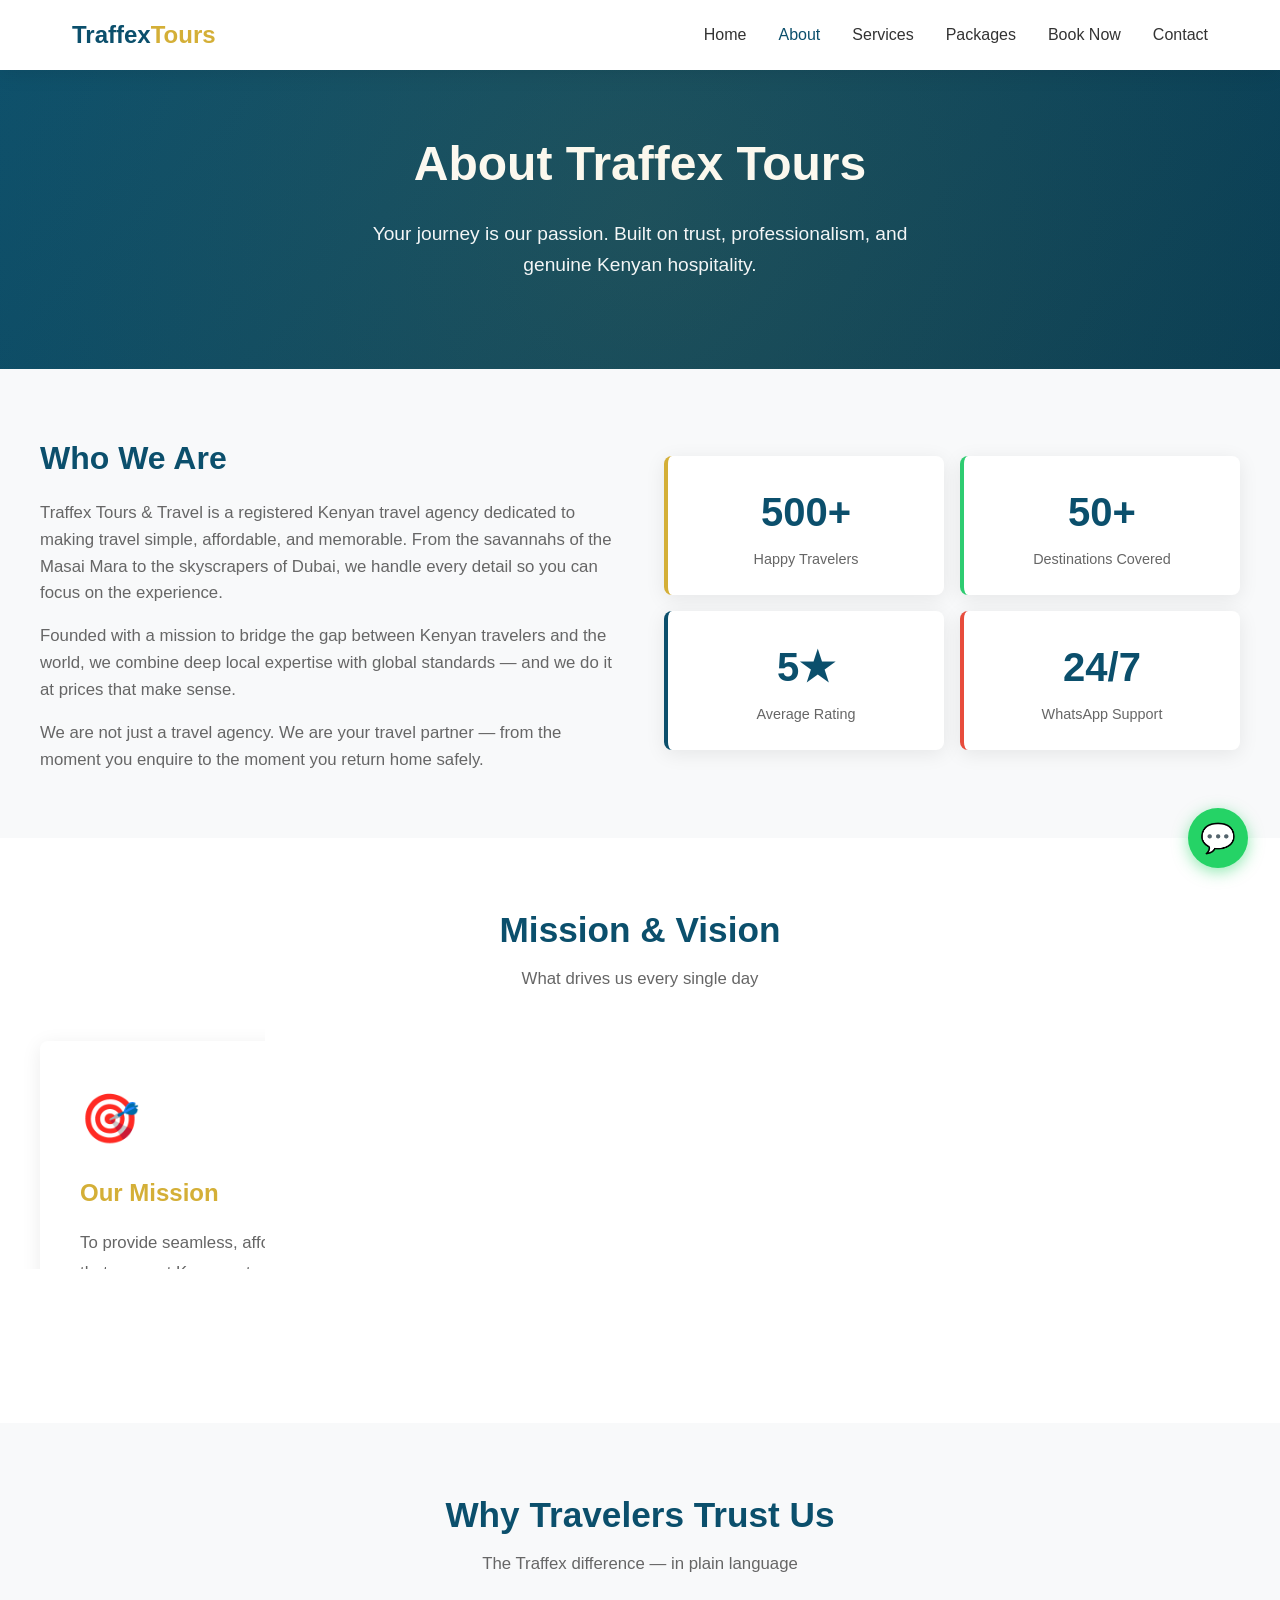
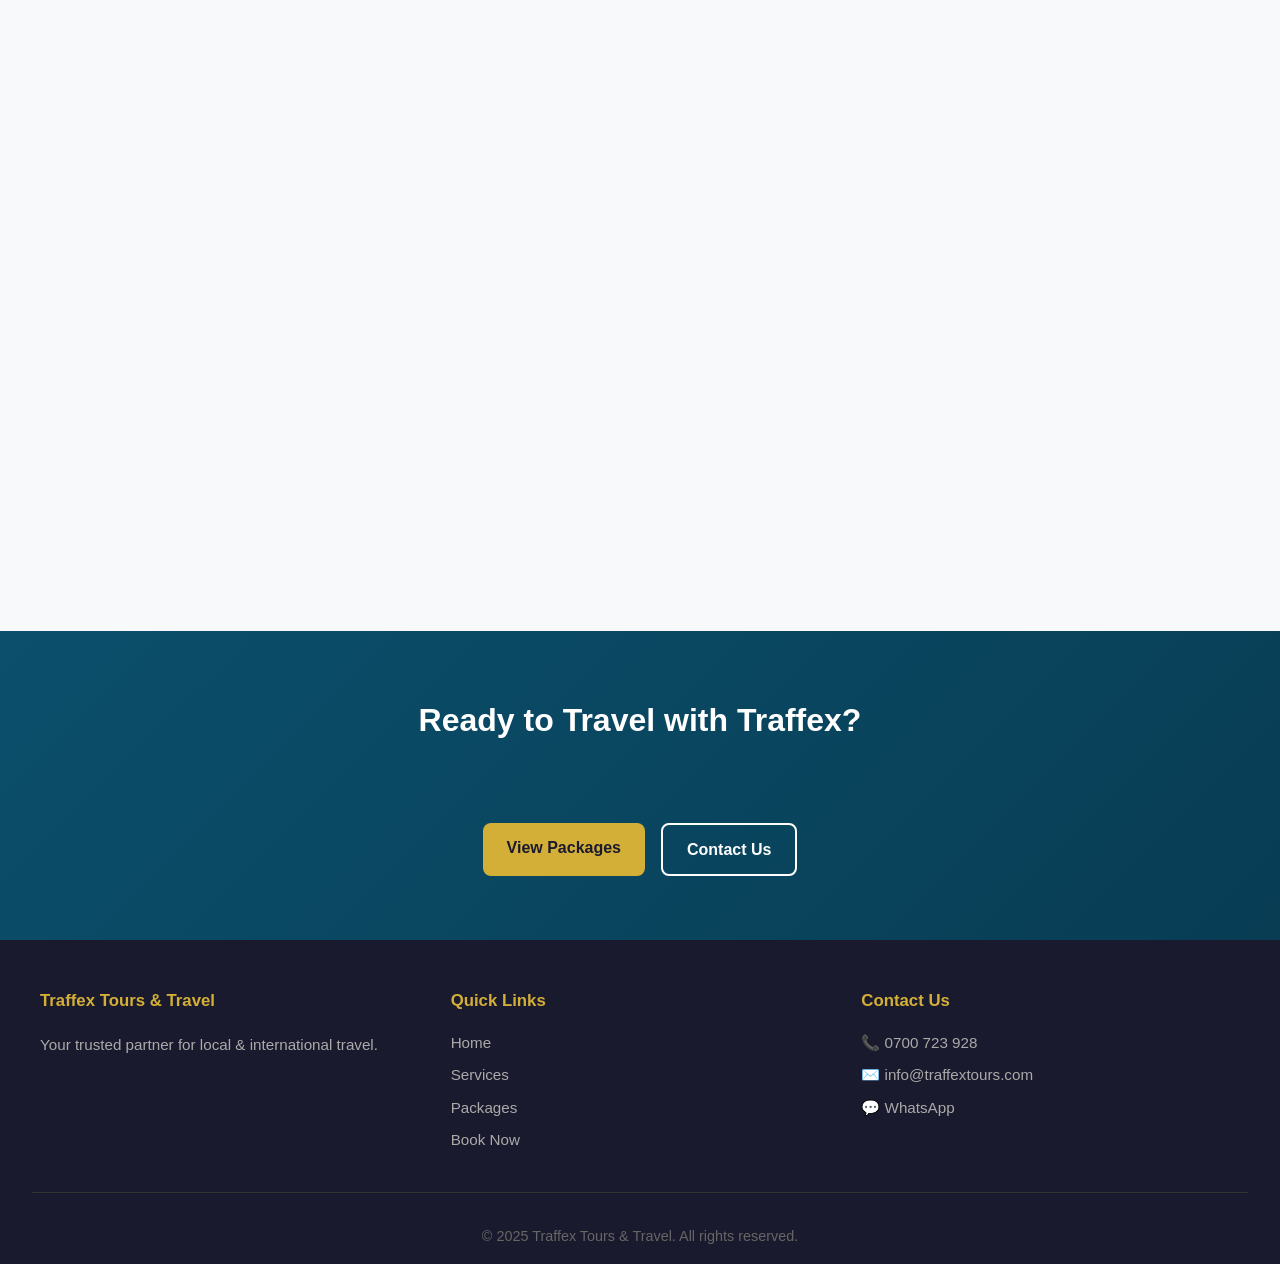
==== about.html @ 4b0844f7 "first commit" ====
<!DOCTYPE html>
<html lang="en">
<head>
  <meta charset="UTF-8">
  <meta name="viewport" content="width=device-width, initial-scale=1.0">
  <meta name="description" content="About Traffex Tours & Travel – Kenya's trusted travel agency. Our mission, vision and why travelers choose us.">
  <title>About Us | Traffex Tours & Travel</title>
  <link rel="stylesheet" href="style.css">
</head>
<body>

  <header>
    <nav>
      <a href="index.html" class="logo">Traffex<span>Tours</span></a>
      <ul class="nav-links">
        <li><a href="index.html">Home</a></li>
        <li><a href="about.html" class="active">About</a></li>
        <li><a href="services.html">Services</a></li>
        <li><a href="packages.html">Packages</a></li>
        <li><a href="booking.html">Book Now</a></li>
        <li><a href="contact.html">Contact</a></li>
      </ul>
      <button class="mobile-menu" aria-label="Toggle menu">☰</button>
    </nav>
  </header>

  <!-- Hero -->
  <section class="hero" style="padding:3.5rem 2rem;">
    <h1>About Traffex Tours</h1>
    <p>Your journey is our passion. Built on trust, professionalism, and genuine Kenyan hospitality.</p>
  </section>

  <!-- Who We Are -->
  <div class="section-wrap">
    <div class="section-inner">
      <div class="grid grid-2" style="align-items:center; gap:3rem;">
        <div>
          <h2 style="color:var(--primary); font-size:2rem; margin-bottom:1rem;">Who We Are</h2>
          <p style="margin-bottom:1rem; color:var(--text-light); font-size:1.05rem;">Traffex Tours & Travel is a registered Kenyan travel agency dedicated to making travel simple, affordable, and memorable. From the savannahs of the Masai Mara to the skyscrapers of Dubai, we handle every detail so you can focus on the experience.</p>
          <p style="margin-bottom:1rem; color:var(--text-light); font-size:1.05rem;">Founded with a mission to bridge the gap between Kenyan travelers and the world, we combine deep local expertise with global standards — and we do it at prices that make sense.</p>
          <p style="color:var(--text-light); font-size:1.05rem;">We are not just a travel agency. We are your travel partner — from the moment you enquire to the moment you return home safely.</p>
        </div>
        <div>
          <div class="grid" style="gap:1rem;">
            <div class="stat-card" style="text-align:center;">
              <h3 style="font-size:2.5rem;">500+</h3>
              <p>Happy Travelers</p>
            </div>
            <div class="stat-card" style="text-align:center; border-left-color:var(--accent);">
              <h3 style="font-size:2.5rem;">50+</h3>
              <p>Destinations Covered</p>
            </div>
            <div class="stat-card" style="text-align:center; border-left-color:var(--primary);">
              <h3 style="font-size:2.5rem;">5★</h3>
              <p>Average Rating</p>
            </div>
            <div class="stat-card" style="text-align:center; border-left-color:#E74C3C;">
              <h3 style="font-size:2.5rem;">24/7</h3>
              <p>WhatsApp Support</p>
            </div>
          </div>
        </div>
      </div>
    </div>
  </div>

  <!-- Mission & Vision -->
  <div class="section-wrap" style="background:#fff;">
    <div class="section-inner">
      <h2 class="section-title">Mission & Vision</h2>
      <p class="section-subtitle">What drives us every single day</p>
      <div class="grid grid-2">
        <div class="card" style="padding:2.5rem;">
          <div style="font-size:3rem; margin-bottom:1rem;">🎯</div>
          <h3 style="color:var(--secondary); font-size:1.5rem; margin-bottom:1rem;">Our Mission</h3>
          <p style="color:var(--text-light); font-size:1.05rem; line-height:1.8;">To provide seamless, affordable, and professional travel solutions that connect Kenyans to the world and the world to Kenya — with transparency, speed, and genuine care.</p>
        </div>
        <div class="card" style="padding:2.5rem;">
          <div style="font-size:3rem; margin-bottom:1rem;">👁️</div>
          <h3 style="color:var(--secondary); font-size:1.5rem; margin-bottom:1rem;">Our Vision</h3>
          <p style="color:var(--text-light); font-size:1.05rem; line-height:1.8;">To become East Africa's most trusted digital-first travel agency — known for innovation, price transparency, and customer delight that competitors simply cannot match.</p>
        </div>
      </div>
    </div>
  </div>

  <!-- Why Choose Us -->
  <div class="section-wrap">
    <div class="section-inner">
      <h2 class="section-title">Why Travelers Trust Us</h2>
      <p class="section-subtitle">The Traffex difference — in plain language</p>
      <div class="grid">
        <div class="card" style="padding:2rem;">
          <div style="font-size:2rem; margin-bottom:0.75rem;">✅</div>
          <h3 style="color:var(--primary); margin-bottom:0.5rem;">Transparent Pricing</h3>
          <p style="color:var(--text-light);">No hidden costs. What you see is what you pay. We show full prices upfront — unlike competitors who force you to call for a quote.</p>
        </div>
        <div class="card" style="padding:2rem;">
          <div style="font-size:2rem; margin-bottom:0.75rem;">⚡</div>
          <h3 style="color:var(--primary); margin-bottom:0.5rem;">15-Minute Response</h3>
          <p style="color:var(--text-light);">We reply within 15 minutes on WhatsApp — day or night. Competitors take 24+ hours. That speed wins bookings.</p>
        </div>
        <div class="card" style="padding:2rem;">
          <div style="font-size:2rem; margin-bottom:0.75rem;">📱</div>
          <h3 style="color:var(--primary); margin-bottom:0.5rem;">M-Pesa First</h3>
          <p style="color:var(--text-light);">Pay your deposit in 30 seconds via M-Pesa STK Push. No bank transfers, no office visits required.</p>
        </div>
        <div class="card" style="padding:2rem;">
          <div style="font-size:2rem; margin-bottom:0.75rem;">🏛️</div>
          <h3 style="color:var(--primary); margin-bottom:0.5rem;">Licensed & Registered</h3>
          <p style="color:var(--text-light);">Fully compliant with Kenyan tourism regulations. Your money and your trip are protected.</p>
        </div>
        <div class="card" style="padding:2rem;">
          <div style="font-size:2rem; margin-bottom:0.75rem;">🎨</div>
          <h3 style="color:var(--primary); margin-bottom:0.5rem;">Custom Itineraries</h3>
          <p style="color:var(--text-light);">Your trip, your way. We personalize every journey — from budget backpacker to luxury honeymoon.</p>
        </div>
        <div class="card" style="padding:2rem;">
          <div style="font-size:2rem; margin-bottom:0.75rem;">🌍</div>
          <h3 style="color:var(--primary); margin-bottom:0.5rem;">Diaspora Specialist</h3>
          <p style="color:var(--text-light);">Kenyans abroad can book trips for family at home. We accept PayPal, M-Pesa, and bank transfers.</p>
        </div>
      </div>
    </div>
  </div>

  <!-- CTA -->
  <div class="cta-banner">
    <h2>Ready to Travel with Traffex?</h2>
    <p>Join 500+ happy travelers who chose us. Book your next adventure today.</p>
    <div style="display:flex; gap:1rem; justify-content:center; flex-wrap:wrap;">
      <a href="packages.html" class="btn btn-secondary">View Packages</a>
      <a href="contact.html" class="btn btn-outline" style="border-color:#fff; color:#fff;">Contact Us</a>
    </div>
  </div>

  <footer>
    <div class="footer-grid">
      <div>
        <h4>Traffex Tours & Travel</h4>
        <p>Your trusted partner for local & international travel.</p>
      </div>
      <div>
        <h4>Quick Links</h4>
        <a href="index.html">Home</a>
        <a href="services.html">Services</a>
        <a href="packages.html">Packages</a>
        <a href="booking.html">Book Now</a>
      </div>
      <div>
        <h4>Contact Us</h4>
        <a href="tel:+254700723928">📞 0700 723 928</a>
        <a href="mailto:info@traffextours.com">✉️ info@traffextours.com</a>
        <a href="https://wa.me/254700723928" target="_blank">💬 WhatsApp</a>
      </div>
    </div>
    <div class="copyright">© 2025 Traffex Tours & Travel. All rights reserved.</div>
  </footer>

  <a href="https://wa.me/254700723928?text=Hi%20Traffex%2C%20I%20have%20a%20question." class="whatsapp-float" target="_blank">
    💬<span class="tooltip">Chat with us!</span>
  </a>
  <script src="main.js"></script>
</body>
</html>
---- style.css ----
:root {
  --primary: #0B4F6C;
  --primary-dark: #083D54;
  --secondary: #D4AF37;
  --accent: #2ECC71;
  --dark: #1A1A2E;
  --light: #F8F9FA;
  --text: #333333;
  --text-light: #666666;
  --white: #ffffff;
  --shadow: 0 4px 20px rgba(0,0,0,0.08);
  --radius: 8px;
  --transition: all 0.3s ease;
}

* { margin: 0; padding: 0; box-sizing: border-box; }
html { scroll-behavior: smooth; }
body {
  font-family: 'Segoe UI', Tahoma, Geneva, Verdana, sans-serif;
  color: var(--text);
  background: var(--light);
  line-height: 1.6;
}

/* Header */
header {
  background: var(--white);
  box-shadow: var(--shadow);
  position: sticky;
  top: 0;
  z-index: 1000;
}
nav {
  max-width: 1200px;
  margin: 0 auto;
  padding: 1rem 2rem;
  display: flex;
  justify-content: space-between;
  align-items: center;
}
.logo {
  font-size: 1.5rem;
  font-weight: 700;
  color: var(--primary);
  text-decoration: none;
}
.logo span { color: var(--secondary); }
.nav-links {
  display: flex;
  gap: 2rem;
  list-style: none;
}
.nav-links a {
  text-decoration: none;
  color: var(--text);
  font-weight: 500;
  transition: var(--transition);
}
.nav-links a:hover, .nav-links a.active { color: var(--primary); }
.mobile-menu {
  display: none;
  font-size: 1.5rem;
  cursor: pointer;
  background: none;
  border: none;
  color: var(--primary);
}

/* Buttons */
.btn {
  display: inline-block;
  padding: 0.75rem 1.5rem;
  border-radius: var(--radius);
  text-decoration: none;
  font-weight: 600;
  transition: var(--transition);
  border: none;
  cursor: pointer;
  font-size: 1rem;
  text-align: center;
}
.btn-primary { background: var(--primary); color: var(--white); }
.btn-primary:hover { background: var(--primary-dark); transform: translateY(-2px); }
.btn-secondary { background: var(--secondary); color: var(--dark); }
.btn-secondary:hover { background: #B8962E; transform: translateY(-2px); }
.btn-accent { background: var(--accent); color: var(--white); }
.btn-accent:hover { background: #27AE60; transform: translateY(-2px); }
.btn-outline { border: 2px solid var(--primary); color: var(--primary); background: transparent; }
.btn-outline:hover { background: var(--primary); color: var(--white); }

/* Hero */
.hero {
  background: linear-gradient(135deg, var(--primary) 0%, var(--primary-dark) 100%);
  color: var(--white);
  padding: 5rem 2rem;
  text-align: center;
  position: relative;
  overflow: hidden;
}
.hero::before {
  content: '';
  position: absolute;
  top: -50%;
  left: -50%;
  width: 200%;
  height: 200%;
  background: radial-gradient(circle, rgba(212,175,55,0.1) 0%, transparent 60%);
  pointer-events: none;
}
.hero h1 {
  font-size: 3rem;
  margin-bottom: 1rem;
  animation: fadeInUp 0.8s ease;
}
.hero p {
  font-size: 1.2rem;
  margin-bottom: 2rem;
  opacity: 0.95;
  max-width: 600px;
  margin-left: auto;
  margin-right: auto;
  animation: fadeInUp 1s ease;
}
.hero-btns { display: flex; gap: 1rem; justify-content: center; flex-wrap: wrap; }

/* Sections */
.section-wrap { padding: 4rem 2rem; }
.section-inner { max-width: 1200px; margin: 0 auto; }
.section-title {
  text-align: center;
  font-size: 2.2rem;
  color: var(--primary);
  margin-bottom: 0.5rem;
}
.section-subtitle {
  text-align: center;
  color: var(--text-light);
  margin-bottom: 3rem;
  font-size: 1.05rem;
}

/* Cards */
.grid {
  display: grid;
  grid-template-columns: repeat(auto-fit, minmax(280px, 1fr));
  gap: 2rem;
}
.grid-2 { grid-template-columns: repeat(auto-fit, minmax(400px, 1fr)); }
.card {
  background: var(--white);
  border-radius: var(--radius);
  overflow: hidden;
  box-shadow: var(--shadow);
  transition: var(--transition);
}
.card:hover { transform: translateY(-5px); box-shadow: 0 8px 30px rgba(0,0,0,0.12); }
.card-img {
  height: 200px;
  background: linear-gradient(45deg, var(--primary), var(--accent));
  display: flex;
  align-items: center;
  justify-content: center;
  color: var(--white);
  font-size: 3.5rem;
  position: relative;
  overflow: hidden;
}
.card-img img {
  width: 100%;
  height: 100%;
  object-fit: cover;
  position: absolute;
  top: 0; left: 0;
}
.card-body { padding: 1.5rem; }
.card-body h3 { color: var(--primary); margin-bottom: 0.5rem; font-size: 1.25rem; }
.price { color: var(--secondary); font-size: 1.5rem; font-weight: 700; margin: 0.5rem 0; }
.meta { color: var(--text-light); font-size: 0.9rem; margin-bottom: 1rem; }
.card-actions { display: flex; gap: 0.5rem; flex-wrap: wrap; }

/* Badge */
.badge {
  display: inline-block;
  padding: 0.2rem 0.6rem;
  border-radius: 20px;
  font-size: 0.75rem;
  font-weight: 600;
  background: rgba(11,79,108,0.1);
  color: var(--primary);
  margin-bottom: 0.5rem;
}

/* Features */
.feature-icon {
  width: 64px;
  height: 64px;
  background: rgba(11,79,108,0.1);
  border-radius: 50%;
  display: flex;
  align-items: center;
  justify-content: center;
  color: var(--primary);
  font-size: 1.6rem;
  margin-bottom: 1rem;
}

/* Forms */
.form-group { margin-bottom: 1.5rem; }
.form-group label {
  display: block;
  margin-bottom: 0.5rem;
  font-weight: 600;
  color: var(--primary);
  font-size: 0.95rem;
}
.form-group input,
.form-group select,
.form-group textarea {
  width: 100%;
  padding: 0.75rem 1rem;
  border: 1.5px solid #ddd;
  border-radius: var(--radius);
  font-family: inherit;
  font-size: 1rem;
  transition: var(--transition);
  background: var(--white);
}
.form-group input:focus,
.form-group select:focus,
.form-group textarea:focus {
  outline: none;
  border-color: var(--primary);
  box-shadow: 0 0 0 3px rgba(11,79,108,0.1);
}
.form-row { display: grid; grid-template-columns: 1fr 1fr; gap: 1rem; }
.form-box {
  background: var(--white);
  padding: 2.5rem;
  border-radius: var(--radius);
  box-shadow: var(--shadow);
  max-width: 720px;
  margin: 0 auto;
}
.form-box h2 { color: var(--primary); margin-bottom: 1.5rem; }

/* Price Display */
.price-display {
  background: rgba(11,79,108,0.05);
  border: 2px dashed var(--primary);
  border-radius: var(--radius);
  padding: 1rem;
  text-align: center;
  margin-bottom: 1rem;
}
.price-display .amount { font-size: 2rem; color: var(--secondary); font-weight: 700; }
.price-display small { color: var(--text-light); display: block; }

/* M-Pesa Section */
.mpesa-section {
  margin-top: 2rem;
  padding-top: 2rem;
  border-top: 2px dashed #ddd;
}
.mpesa-section h3 { color: var(--primary); margin-bottom: 0.5rem; }
.mpesa-logo {
  display: inline-flex;
  align-items: center;
  gap: 0.5rem;
  background: #00A651;
  color: white;
  padding: 0.3rem 0.8rem;
  border-radius: 4px;
  font-weight: 700;
  font-size: 0.9rem;
  margin-bottom: 1rem;
}

/* Alert / Auto-reply */
.alert {
  padding: 1rem 1.5rem;
  border-radius: var(--radius);
  margin: 1rem 0;
  font-weight: 500;
}
.alert-success { background: #E8F5E9; border-left: 4px solid var(--accent); color: #2E7D32; }
.alert-info { background: #E3F2FD; border-left: 4px solid var(--primary); color: #1565C0; }

/* WhatsApp Float */
.whatsapp-float {
  position: fixed;
  bottom: 2rem;
  right: 2rem;
  background: #25D366;
  color: var(--white);
  width: 60px;
  height: 60px;
  border-radius: 50%;
  display: flex;
  align-items: center;
  justify-content: center;
  text-decoration: none;
  font-size: 1.8rem;
  box-shadow: 0 4px 15px rgba(37,211,102,0.5);
  z-index: 999;
  transition: var(--transition);
}
.whatsapp-float:hover { transform: scale(1.1); box-shadow: 0 6px 20px rgba(37,211,102,0.6); }
.whatsapp-float .tooltip {
  position: absolute;
  right: 70px;
  background: var(--dark);
  color: white;
  padding: 0.4rem 0.8rem;
  border-radius: 4px;
  font-size: 0.85rem;
  white-space: nowrap;
  opacity: 0;
  transition: var(--transition);
  pointer-events: none;
}
.whatsapp-float:hover .tooltip { opacity: 1; }

/* Stats */
.stats-bar {
  background: var(--primary);
  color: white;
  padding: 2rem;
}
.stats-bar .inner {
  max-width: 1200px;
  margin: 0 auto;
  display: grid;
  grid-template-columns: repeat(auto-fit, minmax(150px, 1fr));
  gap: 1rem;
  text-align: center;
}
.stats-bar .stat-num { font-size: 2.5rem; font-weight: 700; color: var(--secondary); }
.stats-bar .stat-label { font-size: 0.9rem; opacity: 0.85; }

/* Testimonials */
.testimonial {
  background: var(--white);
  padding: 2rem;
  border-radius: var(--radius);
  box-shadow: var(--shadow);
  position: relative;
}
.testimonial::before {
  content: '"';
  font-size: 5rem;
  color: var(--secondary);
  opacity: 0.3;
  position: absolute;
  top: -10px;
  left: 15px;
  line-height: 1;
}
.testimonial p { color: var(--text-light); font-style: italic; margin-bottom: 1rem; }
.testimonial .author { font-weight: 600; color: var(--primary); }
.stars { color: var(--secondary); font-size: 1.1rem; margin-bottom: 0.5rem; }

/* Footer */
footer {
  background: var(--dark);
  color: var(--white);
  padding: 3rem 2rem 1rem;
  margin-top: 0;
}
.footer-grid {
  max-width: 1200px;
  margin: 0 auto;
  display: grid;
  grid-template-columns: repeat(auto-fit, minmax(220px, 1fr));
  gap: 2rem;
  margin-bottom: 2rem;
}
.footer-grid h4 { color: var(--secondary); margin-bottom: 1rem; font-size: 1.05rem; }
.footer-grid p { color: #aaa; line-height: 1.8; font-size: 0.95rem; }
.footer-grid a {
  color: #aaa;
  text-decoration: none;
  display: block;
  margin-bottom: 0.5rem;
  transition: var(--transition);
  font-size: 0.95rem;
}
.footer-grid a:hover { color: var(--white); padding-left: 4px; }
.social-links { display: flex; gap: 0.75rem; margin-top: 1rem; }
.social-links a {
  width: 36px;
  height: 36px;
  background: rgba(255,255,255,0.1);
  border-radius: 50%;
  display: flex;
  align-items: center;
  justify-content: center;
  font-size: 1rem;
  margin-bottom: 0;
}
.social-links a:hover { background: var(--secondary); color: var(--dark); padding-left: 0; }
.copyright {
  text-align: center;
  padding-top: 2rem;
  border-top: 1px solid #333;
  color: #666;
  font-size: 0.9rem;
}

/* Admin */
.admin-header {
  background: var(--dark);
  color: var(--white);
  padding: 1rem 2rem;
  display: flex;
  justify-content: space-between;
  align-items: center;
  position: sticky;
  top: 0;
  z-index: 100;
}
.admin-container {
  display: grid;
  grid-template-columns: 240px 1fr;
  min-height: calc(100vh - 60px);
}
.sidebar {
  background: var(--primary-dark);
  color: var(--white);
  padding: 1.5rem 1rem;
}
.sidebar .menu-label {
  font-size: 0.75rem;
  text-transform: uppercase;
  letter-spacing: 1px;
  color: rgba(255,255,255,0.4);
  padding: 0.5rem 1rem;
  margin-top: 1rem;
}
.sidebar a {
  display: flex;
  align-items: center;
  gap: 0.75rem;
  color: rgba(255,255,255,0.75);
  text-decoration: none;
  padding: 0.75rem 1rem;
  border-radius: var(--radius);
  margin-bottom: 0.25rem;
  transition: var(--transition);
  font-size: 0.95rem;
}
.sidebar a:hover, .sidebar a.active {
  background: rgba(255,255,255,0.12);
  color: var(--white);
}
.main-content { padding: 2rem; background: var(--light); }
.stats-grid {
  display: grid;
  grid-template-columns: repeat(auto-fit, minmax(200px, 1fr));
  gap: 1.5rem;
  margin-bottom: 2rem;
}
.stat-card {
  background: var(--white);
  padding: 1.5rem;
  border-radius: var(--radius);
  box-shadow: var(--shadow);
  border-left: 4px solid var(--secondary);
}
.stat-card h3 { font-size: 2rem; color: var(--primary); margin-bottom: 0.25rem; }
.stat-card p { color: var(--text-light); font-size: 0.9rem; }
.stat-card .trend { font-size: 0.8rem; color: var(--accent); margin-top: 0.25rem; }

/* Table */
.table-wrap { overflow-x: auto; border-radius: var(--radius); box-shadow: var(--shadow); }
table { width: 100%; background: var(--white); border-collapse: collapse; }
th, td { padding: 1rem 1.25rem; text-align: left; border-bottom: 1px solid #eee; }
th { background: var(--primary); color: var(--white); font-weight: 600; font-size: 0.9rem; }
tr:last-child td { border-bottom: none; }
tr:hover td { background: #f8f9fa; }
.status {
  padding: 0.25rem 0.75rem;
  border-radius: 20px;
  font-size: 0.8rem;
  font-weight: 600;
  display: inline-block;
}
.status-new { background: #E3F2FD; color: #1565C0; }
.status-paid { background: #E8F5E9; color: #2E7D32; }
.status-pending { background: #FFF3E0; color: #EF6C00; }
.status-cancelled { background: #FFEBEE; color: #C62828; }

/* Package Add Form */
.admin-form { background: var(--white); padding: 2rem; border-radius: var(--radius); box-shadow: var(--shadow); }
.admin-form h3 { color: var(--primary); margin-bottom: 1.5rem; }

/* CTA Banner */
.cta-banner {
  background: linear-gradient(135deg, var(--primary), var(--primary-dark));
  color: white;
  padding: 4rem 2rem;
  text-align: center;
}
.cta-banner h2 { font-size: 2rem; margin-bottom: 1rem; }
.cta-banner p { opacity: 0.9; margin-bottom: 2rem; font-size: 1.1rem; }

/* Animations */
@keyframes fadeInUp {
  from { opacity: 0; transform: translateY(20px); }
  to { opacity: 1; transform: translateY(0); }
}
@keyframes pulse {
  0%, 100% { transform: scale(1); }
  50% { transform: scale(1.05); }
}

/* Responsive */
@media (max-width: 768px) {
  .nav-links { display: none; flex-direction: column; position: absolute; top: 65px; left: 0; right: 0; background: var(--white); padding: 1rem 2rem; box-shadow: var(--shadow); }
  .nav-links.open { display: flex; }
  .mobile-menu { display: block; }
  .hero h1 { font-size: 2rem; }
  .hero p { font-size: 1rem; }
  .form-row { grid-template-columns: 1fr; }
  .grid-2 { grid-template-columns: 1fr; }
  .admin-container { grid-template-columns: 1fr; }
  .sidebar { display: none; }
  .form-box { padding: 1.5rem; }
}
@media (max-width: 480px) {
  .hero { padding: 3rem 1rem; }
  .section-wrap { padding: 2.5rem 1rem; }
  .hero h1 { font-size: 1.7rem; }
}
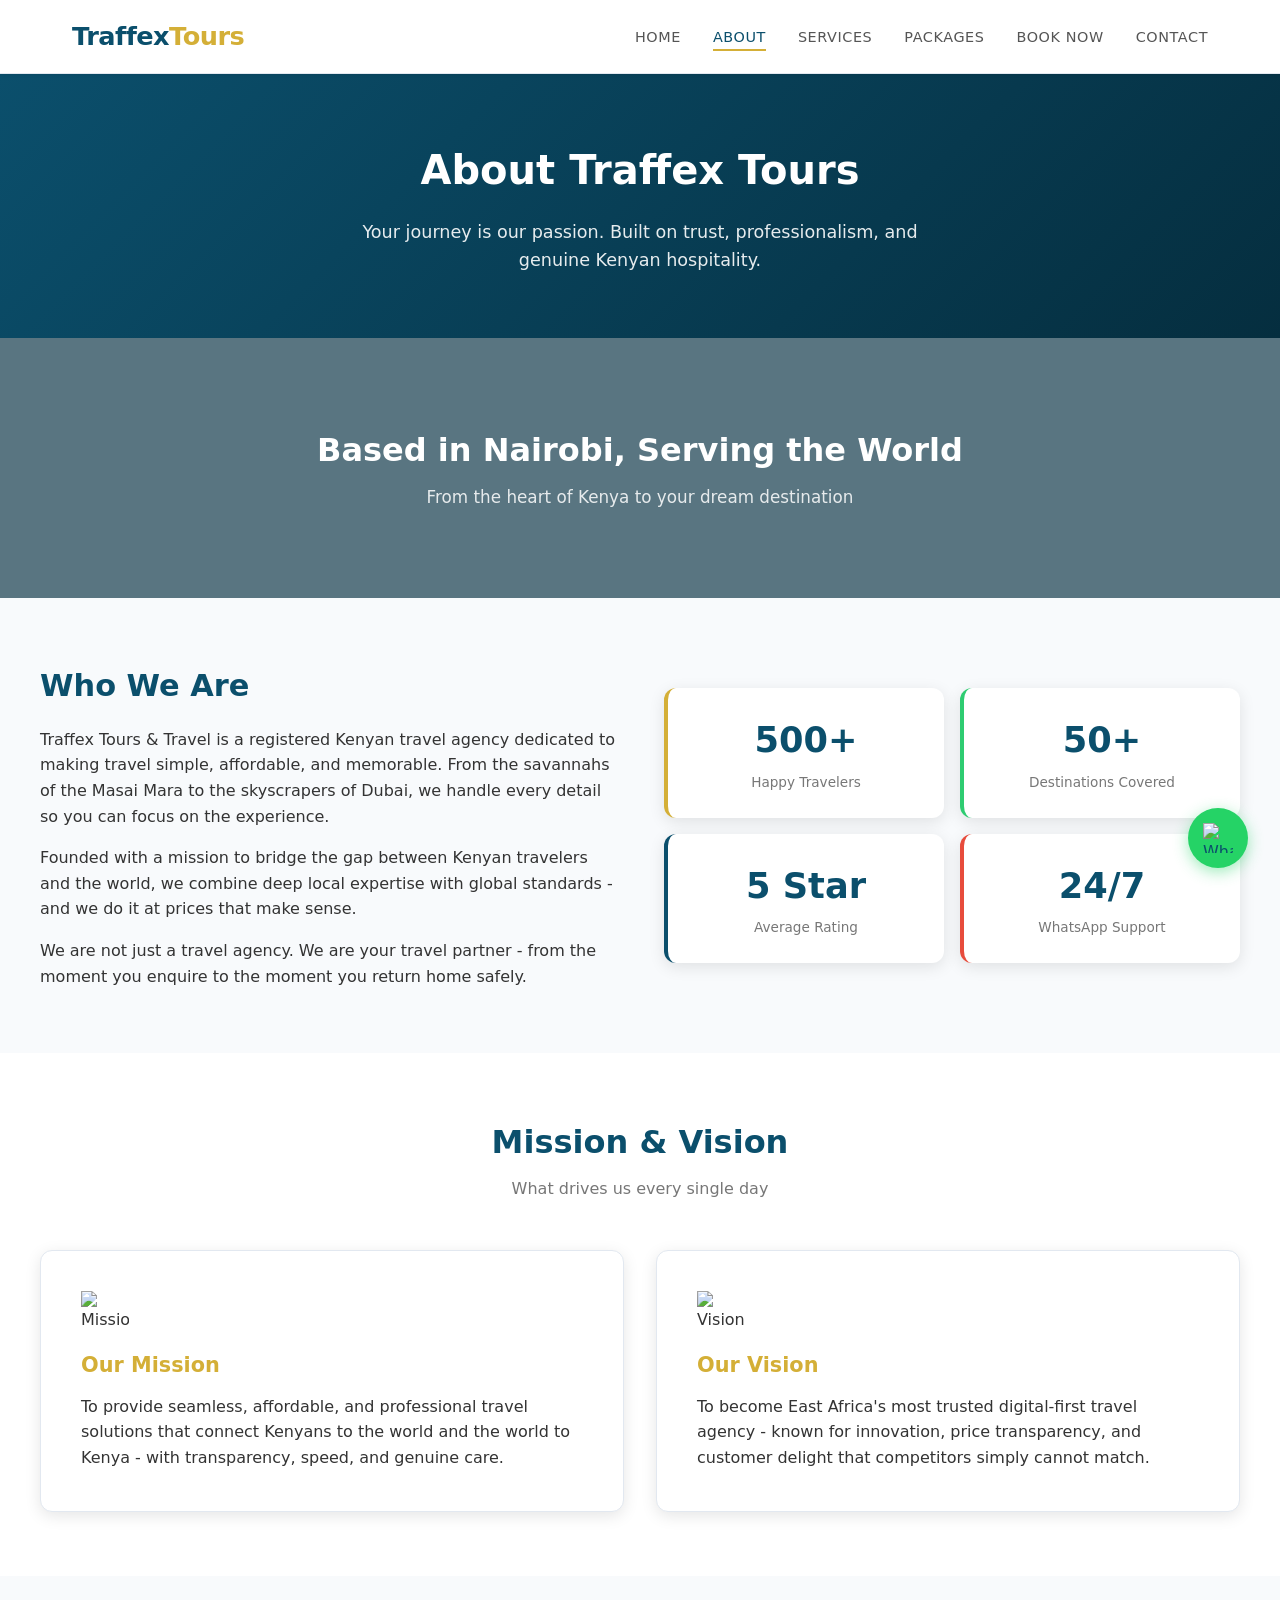
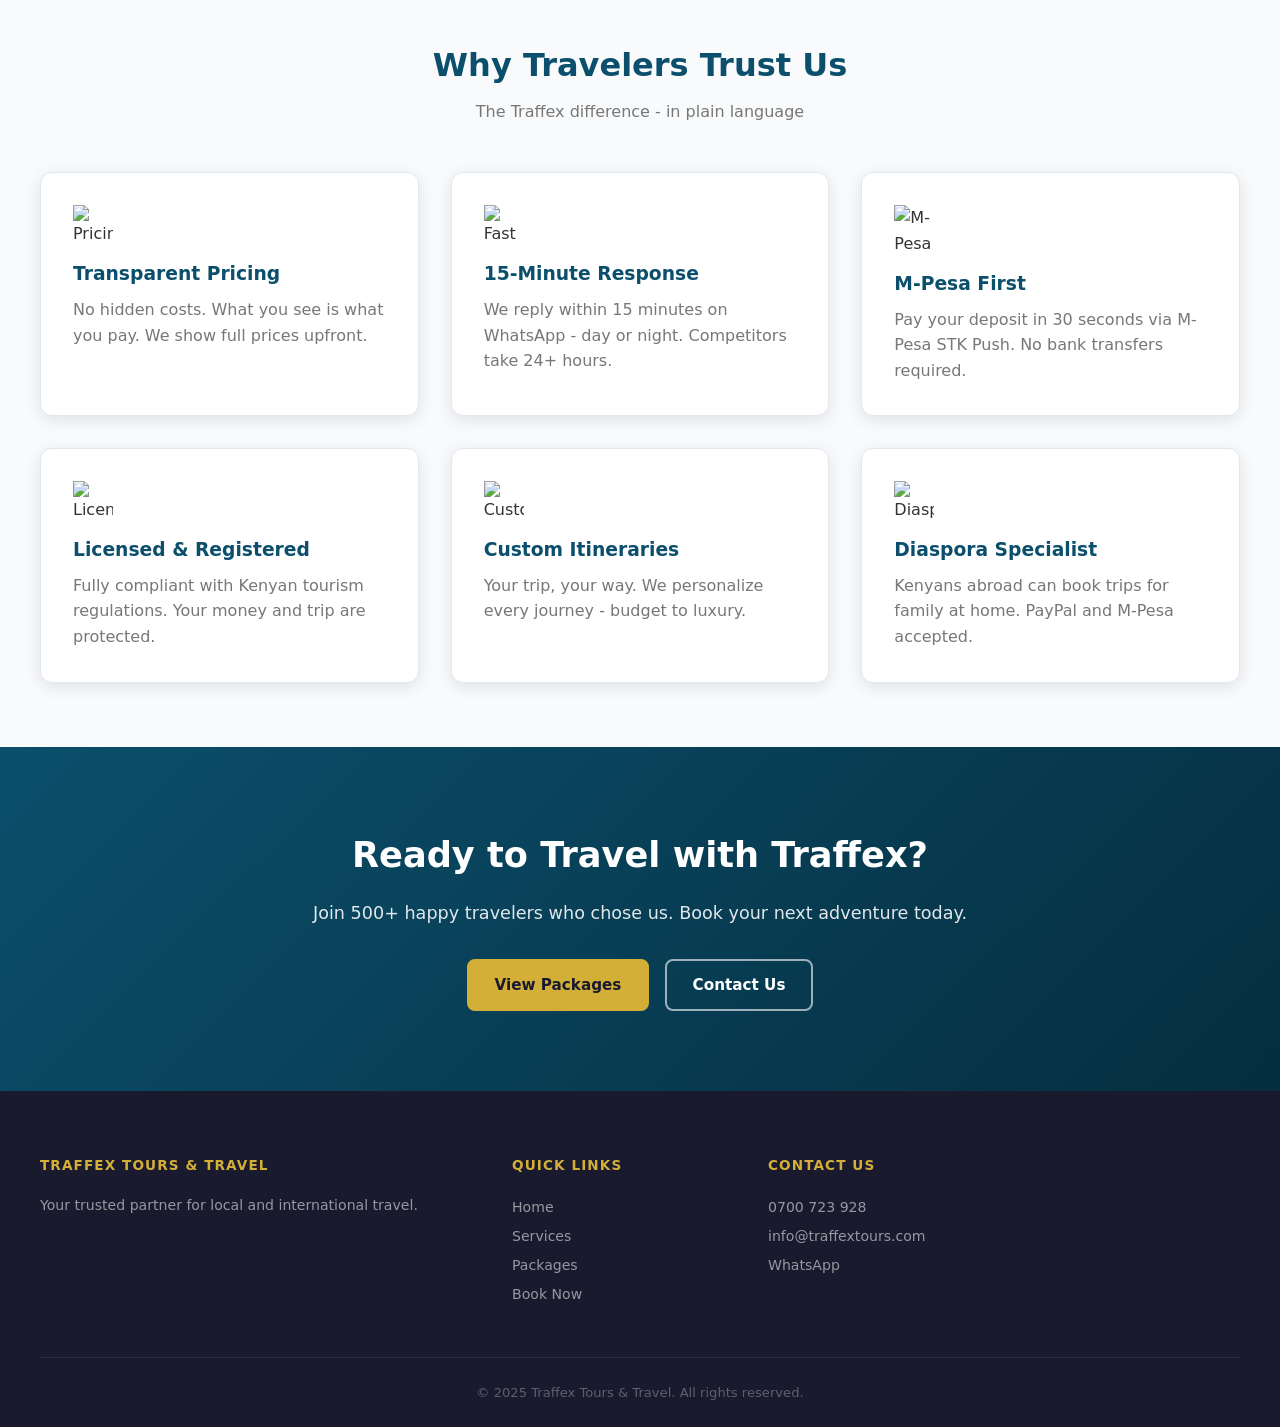
==== commit 954c7985: "fix encoding corruption, use online images and video" ====
--- a/about.html
+++ b/about.html
@@ -3,8 +3,7 @@
 <head>
   <meta charset="UTF-8">
   <meta name="viewport" content="width=device-width, initial-scale=1.0">
-  <meta name="description" content="About Traffex Tours & Travel – Kenya's trusted travel agency. Our mission, vision and why travelers choose us.">
-  <title>About Us | Traffex Tours & Travel</title>
+  <title>About Us | Traffex Tours &amp; Travel</title>
   <link rel="stylesheet" href="style.css">
 </head>
 <body>
@@ -20,44 +19,49 @@
         <li><a href="booking.html">Book Now</a></li>
         <li><a href="contact.html">Contact</a></li>
       </ul>
-      <button class="mobile-menu" aria-label="Toggle menu">☰</button>
+      <button class="mobile-menu" aria-label="Toggle menu">&#9776;</button>
     </nav>
   </header>
 
-  <!-- Hero -->
-  <section class="hero" style="padding:3.5rem 2rem;">
+  <div class="hero-plain">
     <h1>About Traffex Tours</h1>
     <p>Your journey is our passion. Built on trust, professionalism, and genuine Kenyan hospitality.</p>
-  </section>
+  </div>
+
+  <!-- Image Banner -->
+  <div class="img-banner" style="background-image: url('https://images.pexels.com/photos/1591373/pexels-photo-1591373.jpeg?auto=compress&cs=tinysrgb&w=1600'); height:260px;">
+    <div class="img-banner-overlay">
+      <h2>Based in Nairobi, Serving the World</h2>
+      <p>From the heart of Kenya to your dream destination</p>
+    </div>
+  </div>
 
   <!-- Who We Are -->
   <div class="section-wrap">
     <div class="section-inner">
       <div class="grid grid-2" style="align-items:center; gap:3rem;">
         <div>
-          <h2 style="color:var(--primary); font-size:2rem; margin-bottom:1rem;">Who We Are</h2>
-          <p style="margin-bottom:1rem; color:var(--text-light); font-size:1.05rem;">Traffex Tours & Travel is a registered Kenyan travel agency dedicated to making travel simple, affordable, and memorable. From the savannahs of the Masai Mara to the skyscrapers of Dubai, we handle every detail so you can focus on the experience.</p>
-          <p style="margin-bottom:1rem; color:var(--text-light); font-size:1.05rem;">Founded with a mission to bridge the gap between Kenyan travelers and the world, we combine deep local expertise with global standards — and we do it at prices that make sense.</p>
-          <p style="color:var(--text-light); font-size:1.05rem;">We are not just a travel agency. We are your travel partner — from the moment you enquire to the moment you return home safely.</p>
+          <h2 style="color:var(--primary); font-size:1.9rem; margin-bottom:1rem;">Who We Are</h2>
+          <p style="margin-bottom:1rem;">Traffex Tours &amp; Travel is a registered Kenyan travel agency dedicated to making travel simple, affordable, and memorable. From the savannahs of the Masai Mara to the skyscrapers of Dubai, we handle every detail so you can focus on the experience.</p>
+          <p style="margin-bottom:1rem;">Founded with a mission to bridge the gap between Kenyan travelers and the world, we combine deep local expertise with global standards - and we do it at prices that make sense.</p>
+          <p>We are not just a travel agency. We are your travel partner - from the moment you enquire to the moment you return home safely.</p>
         </div>
-        <div>
-          <div class="grid" style="gap:1rem;">
-            <div class="stat-card" style="text-align:center;">
-              <h3 style="font-size:2.5rem;">500+</h3>
-              <p>Happy Travelers</p>
-            </div>
-            <div class="stat-card" style="text-align:center; border-left-color:var(--accent);">
-              <h3 style="font-size:2.5rem;">50+</h3>
-              <p>Destinations Covered</p>
-            </div>
-            <div class="stat-card" style="text-align:center; border-left-color:var(--primary);">
-              <h3 style="font-size:2.5rem;">5★</h3>
-              <p>Average Rating</p>
-            </div>
-            <div class="stat-card" style="text-align:center; border-left-color:#E74C3C;">
-              <h3 style="font-size:2.5rem;">24/7</h3>
-              <p>WhatsApp Support</p>
-            </div>
+        <div class="grid" style="gap:1rem;">
+          <div class="stat-card" style="text-align:center;">
+            <h3 style="font-size:2.2rem;">500+</h3>
+            <p>Happy Travelers</p>
+          </div>
+          <div class="stat-card" style="text-align:center; border-left-color:var(--accent);">
+            <h3 style="font-size:2.2rem;">50+</h3>
+            <p>Destinations Covered</p>
+          </div>
+          <div class="stat-card" style="text-align:center; border-left-color:var(--primary);">
+            <h3 style="font-size:2.2rem;">5 Star</h3>
+            <p>Average Rating</p>
+          </div>
+          <div class="stat-card" style="text-align:center; border-left-color:var(--danger);">
+            <h3 style="font-size:2.2rem;">24/7</h3>
+            <p>WhatsApp Support</p>
           </div>
         </div>
       </div>
@@ -65,20 +69,20 @@
   </div>
 
   <!-- Mission & Vision -->
-  <div class="section-wrap" style="background:#fff;">
+  <div class="section-wrap bg-white">
     <div class="section-inner">
-      <h2 class="section-title">Mission & Vision</h2>
+      <h2 class="section-title">Mission &amp; Vision</h2>
       <p class="section-subtitle">What drives us every single day</p>
       <div class="grid grid-2">
         <div class="card" style="padding:2.5rem;">
-          <div style="font-size:3rem; margin-bottom:1rem;">🎯</div>
-          <h3 style="color:var(--secondary); font-size:1.5rem; margin-bottom:1rem;">Our Mission</h3>
-          <p style="color:var(--text-light); font-size:1.05rem; line-height:1.8;">To provide seamless, affordable, and professional travel solutions that connect Kenyans to the world and the world to Kenya — with transparency, speed, and genuine care.</p>
+          <img src="https://cdn-icons-png.flaticon.com/512/1828/1828884.png" alt="Mission" width="48" style="margin-bottom:1rem;">
+          <h3 style="color:var(--secondary); font-size:1.3rem; margin-bottom:0.75rem;">Our Mission</h3>
+          <p>To provide seamless, affordable, and professional travel solutions that connect Kenyans to the world and the world to Kenya - with transparency, speed, and genuine care.</p>
         </div>
         <div class="card" style="padding:2.5rem;">
-          <div style="font-size:3rem; margin-bottom:1rem;">👁️</div>
-          <h3 style="color:var(--secondary); font-size:1.5rem; margin-bottom:1rem;">Our Vision</h3>
-          <p style="color:var(--text-light); font-size:1.05rem; line-height:1.8;">To become East Africa's most trusted digital-first travel agency — known for innovation, price transparency, and customer delight that competitors simply cannot match.</p>
+          <img src="https://cdn-icons-png.flaticon.com/512/1087/1087927.png" alt="Vision" width="48" style="margin-bottom:1rem;">
+          <h3 style="color:var(--secondary); font-size:1.3rem; margin-bottom:0.75rem;">Our Vision</h3>
+          <p>To become East Africa's most trusted digital-first travel agency - known for innovation, price transparency, and customer delight that competitors simply cannot match.</p>
         </div>
       </div>
     </div>
@@ -88,57 +92,56 @@
   <div class="section-wrap">
     <div class="section-inner">
       <h2 class="section-title">Why Travelers Trust Us</h2>
-      <p class="section-subtitle">The Traffex difference — in plain language</p>
+      <p class="section-subtitle">The Traffex difference - in plain language</p>
       <div class="grid">
         <div class="card" style="padding:2rem;">
-          <div style="font-size:2rem; margin-bottom:0.75rem;">✅</div>
+          <img src="https://cdn-icons-png.flaticon.com/512/1828/1828640.png" alt="Pricing" width="40" style="margin-bottom:0.75rem;">
           <h3 style="color:var(--primary); margin-bottom:0.5rem;">Transparent Pricing</h3>
-          <p style="color:var(--text-light);">No hidden costs. What you see is what you pay. We show full prices upfront — unlike competitors who force you to call for a quote.</p>
+          <p style="color:var(--text-muted);">No hidden costs. What you see is what you pay. We show full prices upfront.</p>
         </div>
         <div class="card" style="padding:2rem;">
-          <div style="font-size:2rem; margin-bottom:0.75rem;">⚡</div>
+          <img src="https://cdn-icons-png.flaticon.com/512/2972/2972531.png" alt="Fast" width="40" style="margin-bottom:0.75rem;">
           <h3 style="color:var(--primary); margin-bottom:0.5rem;">15-Minute Response</h3>
-          <p style="color:var(--text-light);">We reply within 15 minutes on WhatsApp — day or night. Competitors take 24+ hours. That speed wins bookings.</p>
+          <p style="color:var(--text-muted);">We reply within 15 minutes on WhatsApp - day or night. Competitors take 24+ hours.</p>
         </div>
         <div class="card" style="padding:2rem;">
-          <div style="font-size:2rem; margin-bottom:0.75rem;">📱</div>
+          <img src="https://cdn-icons-png.flaticon.com/512/2489/2489756.png" alt="M-Pesa" width="40" style="margin-bottom:0.75rem;">
           <h3 style="color:var(--primary); margin-bottom:0.5rem;">M-Pesa First</h3>
-          <p style="color:var(--text-light);">Pay your deposit in 30 seconds via M-Pesa STK Push. No bank transfers, no office visits required.</p>
+          <p style="color:var(--text-muted);">Pay your deposit in 30 seconds via M-Pesa STK Push. No bank transfers required.</p>
         </div>
         <div class="card" style="padding:2rem;">
-          <div style="font-size:2rem; margin-bottom:0.75rem;">🏛️</div>
-          <h3 style="color:var(--primary); margin-bottom:0.5rem;">Licensed & Registered</h3>
-          <p style="color:var(--text-light);">Fully compliant with Kenyan tourism regulations. Your money and your trip are protected.</p>
+          <img src="https://cdn-icons-png.flaticon.com/512/3135/3135715.png" alt="Licensed" width="40" style="margin-bottom:0.75rem;">
+          <h3 style="color:var(--primary); margin-bottom:0.5rem;">Licensed &amp; Registered</h3>
+          <p style="color:var(--text-muted);">Fully compliant with Kenyan tourism regulations. Your money and trip are protected.</p>
         </div>
         <div class="card" style="padding:2rem;">
-          <div style="font-size:2rem; margin-bottom:0.75rem;">🎨</div>
+          <img src="https://cdn-icons-png.flaticon.com/512/1048/1048953.png" alt="Custom" width="40" style="margin-bottom:0.75rem;">
           <h3 style="color:var(--primary); margin-bottom:0.5rem;">Custom Itineraries</h3>
-          <p style="color:var(--text-light);">Your trip, your way. We personalize every journey — from budget backpacker to luxury honeymoon.</p>
+          <p style="color:var(--text-muted);">Your trip, your way. We personalize every journey - budget to luxury.</p>
         </div>
         <div class="card" style="padding:2rem;">
-          <div style="font-size:2rem; margin-bottom:0.75rem;">🌍</div>
+          <img src="https://cdn-icons-png.flaticon.com/512/3097/3097144.png" alt="Diaspora" width="40" style="margin-bottom:0.75rem;">
           <h3 style="color:var(--primary); margin-bottom:0.5rem;">Diaspora Specialist</h3>
-          <p style="color:var(--text-light);">Kenyans abroad can book trips for family at home. We accept PayPal, M-Pesa, and bank transfers.</p>
+          <p style="color:var(--text-muted);">Kenyans abroad can book trips for family at home. PayPal and M-Pesa accepted.</p>
         </div>
       </div>
     </div>
   </div>
 
-  <!-- CTA -->
   <div class="cta-banner">
     <h2>Ready to Travel with Traffex?</h2>
     <p>Join 500+ happy travelers who chose us. Book your next adventure today.</p>
-    <div style="display:flex; gap:1rem; justify-content:center; flex-wrap:wrap;">
+    <div class="cta-btns">
       <a href="packages.html" class="btn btn-secondary">View Packages</a>
-      <a href="contact.html" class="btn btn-outline" style="border-color:#fff; color:#fff;">Contact Us</a>
+      <a href="contact.html" class="btn btn-outline-white">Contact Us</a>
     </div>
   </div>
 
   <footer>
     <div class="footer-grid">
       <div>
-        <h4>Traffex Tours & Travel</h4>
-        <p>Your trusted partner for local & international travel.</p>
+        <h4>Traffex Tours &amp; Travel</h4>
+        <p>Your trusted partner for local and international travel.</p>
       </div>
       <div>
         <h4>Quick Links</h4>
@@ -149,16 +152,17 @@
       </div>
       <div>
         <h4>Contact Us</h4>
-        <a href="tel:+254700723928">📞 0700 723 928</a>
-        <a href="mailto:info@traffextours.com">✉️ info@traffextours.com</a>
-        <a href="https://wa.me/254700723928" target="_blank">💬 WhatsApp</a>
+        <a href="tel:+254700723928">0700 723 928</a>
+        <a href="mailto:info@traffextours.com">info@traffextours.com</a>
+        <a href="https://wa.me/254700723928" target="_blank">WhatsApp</a>
       </div>
     </div>
-    <div class="copyright">© 2025 Traffex Tours & Travel. All rights reserved.</div>
+    <div class="copyright">&copy; 2025 Traffex Tours &amp; Travel. All rights reserved.</div>
   </footer>
 
   <a href="https://wa.me/254700723928?text=Hi%20Traffex%2C%20I%20have%20a%20question." class="whatsapp-float" target="_blank">
-    💬<span class="tooltip">Chat with us!</span>
+    <img src="https://cdn-icons-png.flaticon.com/512/733/733585.png" alt="WhatsApp" width="30" height="30">
+    <span class="wa-tooltip">Chat with us!</span>
   </a>
   <script src="main.js"></script>
 </body>
--- a/style.css
+++ b/style.css
@@ -1,37 +1,62 @@
+/* ============================================
+   TRAFFEX TOURS & TRAVEL - DESIGN SYSTEM
+   ============================================ */
+
+/* --- 1. CSS VARIABLES --- */
 :root {
-  --primary: #0B4F6C;
-  --primary-dark: #083D54;
-  --secondary: #D4AF37;
-  --accent: #2ECC71;
-  --dark: #1A1A2E;
-  --light: #F8F9FA;
-  --text: #333333;
-  --text-light: #666666;
-  --white: #ffffff;
-  --shadow: 0 4px 20px rgba(0,0,0,0.08);
-  --radius: 8px;
-  --transition: all 0.3s ease;
-}
-
-* { margin: 0; padding: 0; box-sizing: border-box; }
-html { scroll-behavior: smooth; }
+  --primary:       #0B4F6C;
+  --primary-dark:  #052E3F;
+  --primary-mid:   #0E6387;
+  --secondary:     #D4AF37;
+  --secondary-dark:#B89112;
+  --accent:        #2ECC71;
+  --accent-dark:   #27AE60;
+  --dark:          #1A1A2E;
+  --text:          #333333;
+  --text-soft:     #555555;
+  --text-muted:    #777777;
+  --text-light:    #999999;
+  --border:        #E2E8F0;
+  --surface:       #F8FAFC;
+  --surface-alt:   #F1F5F9;
+  --white:         #FFFFFF;
+  --danger:        #E74C3C;
+  --warning:       #F39C12;
+  --whatsapp:      #25D366;
+  --shadow-sm:     0 1px 3px rgba(0,0,0,0.08);
+  --shadow:        0 4px 16px rgba(0,0,0,0.10);
+  --shadow-lg:     0 10px 30px rgba(0,0,0,0.12);
+  --radius:        8px;
+  --radius-lg:     12px;
+  --radius-full:   9999px;
+  --transition:    all 0.25s ease;
+  --max-width:     1200px;
+}
+
+/* --- 2. RESET --- */
+*, *::before, *::after { margin: 0; padding: 0; box-sizing: border-box; }
+html { scroll-behavior: smooth; -webkit-font-smoothing: antialiased; }
 body {
-  font-family: 'Segoe UI', Tahoma, Geneva, Verdana, sans-serif;
+  font-family: 'Segoe UI', system-ui, -apple-system, sans-serif;
+  font-size: 1rem;
+  line-height: 1.6;
   color: var(--text);
-  background: var(--light);
-  line-height: 1.6;
-}
-
-/* Header */
+  background: var(--surface);
+}
+img { max-width: 100%; height: auto; display: block; }
+a { color: var(--primary); text-decoration: none; transition: var(--transition); }
+
+/* --- 3. NAVIGATION --- */
 header {
   background: var(--white);
-  box-shadow: var(--shadow);
+  box-shadow: var(--shadow-sm);
   position: sticky;
   top: 0;
   z-index: 1000;
+  border-bottom: 1px solid var(--border);
 }
 nav {
-  max-width: 1200px;
+  max-width: var(--max-width);
   margin: 0 auto;
   padding: 1rem 2rem;
   display: flex;
@@ -39,196 +64,406 @@
   align-items: center;
 }
 .logo {
-  font-size: 1.5rem;
+  font-size: 1.6rem;
   font-weight: 700;
   color: var(--primary);
-  text-decoration: none;
+  letter-spacing: -0.02em;
 }
 .logo span { color: var(--secondary); }
 .nav-links {
   display: flex;
   gap: 2rem;
   list-style: none;
+  align-items: center;
 }
 .nav-links a {
-  text-decoration: none;
-  color: var(--text);
+  color: var(--text-soft);
   font-weight: 500;
-  transition: var(--transition);
-}
-.nav-links a:hover, .nav-links a.active { color: var(--primary); }
+  font-size: 0.9rem;
+  text-transform: uppercase;
+  letter-spacing: 0.04em;
+  padding: 0.25rem 0;
+  position: relative;
+}
+.nav-links a::after {
+  content: '';
+  position: absolute;
+  bottom: -2px;
+  left: 0;
+  width: 0;
+  height: 2px;
+  background: var(--secondary);
+  transition: width 0.25s ease;
+}
+.nav-links a:hover,
+.nav-links a.active { color: var(--primary); }
+.nav-links a:hover::after,
+.nav-links a.active::after { width: 100%; }
 .mobile-menu {
   display: none;
+  background: none;
+  border: none;
   font-size: 1.5rem;
   cursor: pointer;
-  background: none;
-  border: none;
   color: var(--primary);
-}
-
-/* Buttons */
-.btn {
-  display: inline-block;
-  padding: 0.75rem 1.5rem;
-  border-radius: var(--radius);
-  text-decoration: none;
-  font-weight: 600;
-  transition: var(--transition);
-  border: none;
-  cursor: pointer;
-  font-size: 1rem;
-  text-align: center;
-}
-.btn-primary { background: var(--primary); color: var(--white); }
-.btn-primary:hover { background: var(--primary-dark); transform: translateY(-2px); }
-.btn-secondary { background: var(--secondary); color: var(--dark); }
-.btn-secondary:hover { background: #B8962E; transform: translateY(-2px); }
-.btn-accent { background: var(--accent); color: var(--white); }
-.btn-accent:hover { background: #27AE60; transform: translateY(-2px); }
-.btn-outline { border: 2px solid var(--primary); color: var(--primary); background: transparent; }
-.btn-outline:hover { background: var(--primary); color: var(--white); }
-
-/* Hero */
+  padding: 0.25rem;
+}
+
+/* --- 4. HERO WITH VIDEO --- */
 .hero {
+  position: relative;
+  min-height: 90vh;
+  display: flex;
+  align-items: center;
+  justify-content: center;
+  text-align: center;
+  overflow: hidden;
+  background: var(--primary-dark);
+}
+.hero-video {
+  position: absolute;
+  top: 0; left: 0;
+  width: 100%; height: 100%;
+  object-fit: cover;
+  z-index: 0;
+}
+.hero-overlay {
+  position: absolute;
+  top: 0; left: 0;
+  width: 100%; height: 100%;
+  background: linear-gradient(
+    135deg,
+    rgba(5,46,63,0.75) 0%,
+    rgba(11,79,108,0.65) 100%
+  );
+  z-index: 1;
+}
+.hero-content {
+  position: relative;
+  z-index: 2;
+  padding: 2rem;
+  max-width: 800px;
+  margin: 0 auto;
+}
+.hero-content h1 {
+  font-size: 3.2rem;
+  font-weight: 700;
+  color: var(--white);
+  margin-bottom: 1.25rem;
+  line-height: 1.2;
+  text-shadow: 0 2px 12px rgba(0,0,0,0.3);
+  animation: fadeInUp 0.8s ease both;
+}
+.hero-content p {
+  font-size: 1.2rem;
+  color: rgba(255,255,255,0.92);
+  margin-bottom: 2rem;
+  line-height: 1.7;
+  animation: fadeInUp 1s ease both;
+}
+.hero-btns {
+  display: flex;
+  gap: 1rem;
+  justify-content: center;
+  flex-wrap: wrap;
+  animation: fadeInUp 1.2s ease both;
+}
+
+/* Hero fallback (pages without video) */
+.hero-plain {
   background: linear-gradient(135deg, var(--primary) 0%, var(--primary-dark) 100%);
   color: var(--white);
-  padding: 5rem 2rem;
-  text-align: center;
-  position: relative;
-  overflow: hidden;
-}
-.hero::before {
-  content: '';
-  position: absolute;
-  top: -50%;
-  left: -50%;
-  width: 200%;
-  height: 200%;
-  background: radial-gradient(circle, rgba(212,175,55,0.1) 0%, transparent 60%);
-  pointer-events: none;
-}
-.hero h1 {
-  font-size: 3rem;
-  margin-bottom: 1rem;
-  animation: fadeInUp 0.8s ease;
-}
-.hero p {
-  font-size: 1.2rem;
-  margin-bottom: 2rem;
-  opacity: 0.95;
-  max-width: 600px;
-  margin-left: auto;
-  margin-right: auto;
-  animation: fadeInUp 1s ease;
-}
-.hero-btns { display: flex; gap: 1rem; justify-content: center; flex-wrap: wrap; }
-
-/* Sections */
+  padding: 4rem 2rem;
+  text-align: center;
+}
+.hero-plain h1 { font-size: 2.5rem; color: var(--white); margin-bottom: 1rem; }
+.hero-plain p { font-size: 1.1rem; color: rgba(255,255,255,0.9); max-width: 600px; margin: 0 auto; }
+
+/* --- 5. BUTTONS --- */
+.btn {
+  display: inline-flex;
+  align-items: center;
+  justify-content: center;
+  gap: 0.4rem;
+  padding: 0.75rem 1.6rem;
+  font-family: inherit;
+  font-size: 0.95rem;
+  font-weight: 600;
+  border-radius: var(--radius);
+  border: 2px solid transparent;
+  cursor: pointer;
+  transition: var(--transition);
+  text-decoration: none;
+  white-space: nowrap;
+}
+.btn:hover { transform: translateY(-2px); box-shadow: var(--shadow); }
+.btn:active { transform: translateY(0); }
+
+.btn-primary {
+  background: var(--primary);
+  color: var(--white);
+  border-color: var(--primary);
+}
+.btn-primary:hover { background: var(--primary-dark); border-color: var(--primary-dark); }
+
+.btn-secondary {
+  background: var(--secondary);
+  color: var(--dark);
+  border-color: var(--secondary);
+}
+.btn-secondary:hover { background: var(--secondary-dark); border-color: var(--secondary-dark); }
+
+.btn-accent {
+  background: var(--accent);
+  color: var(--white);
+  border-color: var(--accent);
+}
+.btn-accent:hover { background: var(--accent-dark); border-color: var(--accent-dark); }
+
+.btn-outline {
+  background: transparent;
+  color: var(--primary);
+  border-color: var(--primary);
+}
+.btn-outline:hover { background: var(--primary); color: var(--white); }
+
+.btn-outline-white {
+  background: transparent;
+  color: var(--white);
+  border-color: rgba(255,255,255,0.6);
+}
+.btn-outline-white:hover { background: var(--white); color: var(--primary); border-color: var(--white); }
+
+.btn-danger { background: var(--danger); color: var(--white); border-color: var(--danger); }
+.btn-sm { padding: 0.4rem 1rem; font-size: 0.82rem; }
+.btn-lg { padding: 1rem 2rem; font-size: 1.05rem; }
+.btn-block { width: 100%; }
+
+/* --- 6. STATS BAR --- */
+.stats-bar {
+  background: var(--primary);
+  padding: 2rem;
+}
+.stats-inner {
+  max-width: var(--max-width);
+  margin: 0 auto;
+  display: grid;
+  grid-template-columns: repeat(auto-fit, minmax(140px, 1fr));
+  gap: 1rem;
+  text-align: center;
+}
+.stat-num {
+  font-size: 2.2rem;
+  font-weight: 700;
+  color: var(--secondary);
+  line-height: 1;
+}
+.stat-label {
+  font-size: 0.85rem;
+  color: rgba(255,255,255,0.8);
+  margin-top: 0.3rem;
+}
+
+/* --- 7. SECTIONS --- */
 .section-wrap { padding: 4rem 2rem; }
-.section-inner { max-width: 1200px; margin: 0 auto; }
+.section-wrap.bg-white { background: var(--white); }
+.section-inner { max-width: var(--max-width); margin: 0 auto; }
 .section-title {
   text-align: center;
-  font-size: 2.2rem;
+  font-size: 2rem;
   color: var(--primary);
   margin-bottom: 0.5rem;
+  font-weight: 700;
 }
 .section-subtitle {
   text-align: center;
-  color: var(--text-light);
+  color: var(--text-muted);
   margin-bottom: 3rem;
-  font-size: 1.05rem;
-}
-
-/* Cards */
+  font-size: 1rem;
+}
+
+/* --- 8. GRID --- */
 .grid {
   display: grid;
   grid-template-columns: repeat(auto-fit, minmax(280px, 1fr));
   gap: 2rem;
 }
-.grid-2 { grid-template-columns: repeat(auto-fit, minmax(400px, 1fr)); }
+.grid-2 { grid-template-columns: repeat(auto-fit, minmax(380px, 1fr)); }
+
+/* --- 9. CARDS --- */
 .card {
   background: var(--white);
-  border-radius: var(--radius);
+  border-radius: var(--radius-lg);
   overflow: hidden;
   box-shadow: var(--shadow);
-  transition: var(--transition);
-}
-.card:hover { transform: translateY(-5px); box-shadow: 0 8px 30px rgba(0,0,0,0.12); }
+  border: 1px solid var(--border);
+  transition: var(--transition);
+}
+.card:hover { transform: translateY(-5px); box-shadow: var(--shadow-lg); }
+
 .card-img {
-  height: 200px;
-  background: linear-gradient(45deg, var(--primary), var(--accent));
-  display: flex;
-  align-items: center;
-  justify-content: center;
-  color: var(--white);
-  font-size: 3.5rem;
   position: relative;
+  height: 210px;
   overflow: hidden;
+  background: var(--primary);
 }
 .card-img img {
   width: 100%;
   height: 100%;
   object-fit: cover;
+  transition: transform 0.4s ease;
+}
+.card:hover .card-img img { transform: scale(1.05); }
+
+.card-badge {
   position: absolute;
-  top: 0; left: 0;
-}
+  top: 12px;
+  left: 12px;
+  background: var(--secondary);
+  color: var(--dark);
+  font-size: 0.72rem;
+  font-weight: 700;
+  padding: 0.2rem 0.6rem;
+  border-radius: var(--radius-full);
+  text-transform: uppercase;
+  letter-spacing: 0.05em;
+}
+
 .card-body { padding: 1.5rem; }
-.card-body h3 { color: var(--primary); margin-bottom: 0.5rem; font-size: 1.25rem; }
-.price { color: var(--secondary); font-size: 1.5rem; font-weight: 700; margin: 0.5rem 0; }
-.meta { color: var(--text-light); font-size: 0.9rem; margin-bottom: 1rem; }
+.card-body h3 {
+  color: var(--dark);
+  font-size: 1.15rem;
+  font-weight: 700;
+  margin-bottom: 0.5rem;
+}
+.card-body p { color: var(--text-muted); font-size: 0.9rem; margin-bottom: 0.75rem; }
+.price {
+  color: var(--secondary);
+  font-size: 1.5rem;
+  font-weight: 700;
+  margin: 0.5rem 0;
+}
+.meta {
+  color: var(--text-light);
+  font-size: 0.82rem;
+  margin-bottom: 1rem;
+}
 .card-actions { display: flex; gap: 0.5rem; flex-wrap: wrap; }
 
-/* Badge */
-.badge {
-  display: inline-block;
-  padding: 0.2rem 0.6rem;
-  border-radius: 20px;
-  font-size: 0.75rem;
-  font-weight: 600;
-  background: rgba(11,79,108,0.1);
-  color: var(--primary);
-  margin-bottom: 0.5rem;
-}
-
-/* Features */
+/* --- 10. FEATURES GRID --- */
+.features-grid {
+  display: grid;
+  grid-template-columns: repeat(auto-fit, minmax(260px, 1fr));
+  gap: 2rem;
+}
+.feature-item {
+  text-align: center;
+  padding: 2rem 1.5rem;
+  border-radius: var(--radius-lg);
+  background: var(--surface);
+  border: 1px solid var(--border);
+  transition: var(--transition);
+}
+.feature-item:hover { box-shadow: var(--shadow); transform: translateY(-3px); }
 .feature-icon {
   width: 64px;
   height: 64px;
-  background: rgba(11,79,108,0.1);
+  background: rgba(11,79,108,0.08);
   border-radius: 50%;
   display: flex;
   align-items: center;
   justify-content: center;
-  color: var(--primary);
-  font-size: 1.6rem;
-  margin-bottom: 1rem;
-}
-
-/* Forms */
-.form-group { margin-bottom: 1.5rem; }
+  margin: 0 auto 1rem;
+}
+.feature-item h3 { color: var(--primary); font-size: 1rem; margin-bottom: 0.5rem; }
+.feature-item p { color: var(--text-muted); font-size: 0.9rem; }
+
+/* --- 11. IMAGE BANNER --- */
+.img-banner {
+  height: 320px;
+  background-size: cover;
+  background-position: center;
+  background-attachment: fixed;
+  position: relative;
+  display: flex;
+  align-items: center;
+  justify-content: center;
+}
+.img-banner-overlay {
+  background: rgba(5,46,63,0.65);
+  width: 100%;
+  height: 100%;
+  display: flex;
+  flex-direction: column;
+  align-items: center;
+  justify-content: center;
+  text-align: center;
+  padding: 2rem;
+}
+.img-banner-overlay h2 { color: var(--white); font-size: 2rem; margin-bottom: 0.5rem; }
+.img-banner-overlay p { color: rgba(255,255,255,0.85); font-size: 1.05rem; }
+
+/* --- 12. TESTIMONIALS --- */
+.testimonial {
+  background: var(--white);
+  padding: 2rem;
+  border-radius: var(--radius-lg);
+  box-shadow: var(--shadow);
+  border: 1px solid var(--border);
+  position: relative;
+}
+.testimonial::before {
+  content: '"';
+  font-size: 5rem;
+  color: var(--secondary);
+  opacity: 0.25;
+  position: absolute;
+  top: -5px;
+  left: 15px;
+  line-height: 1;
+  font-family: Georgia, serif;
+}
+.stars { color: var(--secondary); font-size: 1rem; margin-bottom: 0.75rem; }
+.testimonial p { color: var(--text-soft); font-style: italic; margin-bottom: 1rem; font-size: 0.95rem; }
+.author { font-weight: 600; color: var(--primary); font-size: 0.9rem; }
+
+/* --- 13. CTA BANNER --- */
+.cta-banner {
+  background: linear-gradient(135deg, var(--primary) 0%, var(--primary-dark) 100%);
+  color: var(--white);
+  padding: 5rem 2rem;
+  text-align: center;
+}
+.cta-banner h2 { font-size: 2.2rem; color: var(--white); margin-bottom: 1rem; }
+.cta-banner p { color: rgba(255,255,255,0.88); font-size: 1.1rem; margin-bottom: 2rem; }
+.cta-btns { display: flex; gap: 1rem; justify-content: center; flex-wrap: wrap; }
+
+/* --- 14. FORMS --- */
+.form-group { margin-bottom: 1.4rem; }
 .form-group label {
   display: block;
-  margin-bottom: 0.5rem;
+  margin-bottom: 0.4rem;
   font-weight: 600;
-  color: var(--primary);
-  font-size: 0.95rem;
+  color: var(--dark);
+  font-size: 0.9rem;
 }
 .form-group input,
 .form-group select,
 .form-group textarea {
   width: 100%;
   padding: 0.75rem 1rem;
-  border: 1.5px solid #ddd;
+  border: 1.5px solid var(--border);
   border-radius: var(--radius);
   font-family: inherit;
-  font-size: 1rem;
-  transition: var(--transition);
+  font-size: 0.95rem;
+  color: var(--text);
   background: var(--white);
+  transition: var(--transition);
+  outline: none;
 }
 .form-group input:focus,
 .form-group select:focus,
 .form-group textarea:focus {
-  outline: none;
   border-color: var(--primary);
   box-shadow: 0 0 0 3px rgba(11,79,108,0.1);
 }
@@ -236,12 +471,11 @@
 .form-box {
   background: var(--white);
   padding: 2.5rem;
-  border-radius: var(--radius);
+  border-radius: var(--radius-lg);
   box-shadow: var(--shadow);
-  max-width: 720px;
-  margin: 0 auto;
-}
-.form-box h2 { color: var(--primary); margin-bottom: 1.5rem; }
+  border: 1px solid var(--border);
+}
+.form-box h2 { color: var(--primary); margin-bottom: 0.5rem; font-size: 1.5rem; }
 
 /* Price Display */
 .price-display {
@@ -253,160 +487,134 @@
   margin-bottom: 1rem;
 }
 .price-display .amount { font-size: 2rem; color: var(--secondary); font-weight: 700; }
-.price-display small { color: var(--text-light); display: block; }
-
-/* M-Pesa Section */
+.price-display small { color: var(--text-muted); display: block; font-size: 0.82rem; }
+
+/* M-Pesa */
 .mpesa-section {
   margin-top: 2rem;
   padding-top: 2rem;
-  border-top: 2px dashed #ddd;
+  border-top: 2px dashed var(--border);
 }
 .mpesa-section h3 { color: var(--primary); margin-bottom: 0.5rem; }
 .mpesa-logo {
   display: inline-flex;
   align-items: center;
-  gap: 0.5rem;
+  gap: 0.4rem;
   background: #00A651;
   color: white;
   padding: 0.3rem 0.8rem;
   border-radius: 4px;
   font-weight: 700;
-  font-size: 0.9rem;
+  font-size: 0.85rem;
   margin-bottom: 1rem;
 }
 
-/* Alert / Auto-reply */
+/* Alerts */
 .alert {
-  padding: 1rem 1.5rem;
+  padding: 1rem 1.25rem;
   border-radius: var(--radius);
   margin: 1rem 0;
   font-weight: 500;
+  font-size: 0.9rem;
 }
 .alert-success { background: #E8F5E9; border-left: 4px solid var(--accent); color: #2E7D32; }
-.alert-info { background: #E3F2FD; border-left: 4px solid var(--primary); color: #1565C0; }
-
-/* WhatsApp Float */
+.alert-info    { background: #E3F2FD; border-left: 4px solid var(--primary); color: #1565C0; }
+
+/* --- 15. WHATSAPP FLOAT --- */
 .whatsapp-float {
   position: fixed;
   bottom: 2rem;
   right: 2rem;
-  background: #25D366;
-  color: var(--white);
+  background: var(--whatsapp);
   width: 60px;
   height: 60px;
   border-radius: 50%;
   display: flex;
   align-items: center;
   justify-content: center;
-  text-decoration: none;
-  font-size: 1.8rem;
-  box-shadow: 0 4px 15px rgba(37,211,102,0.5);
+  box-shadow: 0 4px 15px rgba(37,211,102,0.45);
   z-index: 999;
   transition: var(--transition);
-}
-.whatsapp-float:hover { transform: scale(1.1); box-shadow: 0 6px 20px rgba(37,211,102,0.6); }
-.whatsapp-float .tooltip {
+  animation: wa-pulse 2.5s infinite;
+}
+.whatsapp-float:hover { transform: scale(1.12); }
+.wa-tooltip {
   position: absolute;
   right: 70px;
   background: var(--dark);
-  color: white;
-  padding: 0.4rem 0.8rem;
+  color: var(--white);
+  padding: 0.35rem 0.75rem;
   border-radius: 4px;
-  font-size: 0.85rem;
+  font-size: 0.8rem;
   white-space: nowrap;
   opacity: 0;
   transition: var(--transition);
   pointer-events: none;
 }
-.whatsapp-float:hover .tooltip { opacity: 1; }
-
-/* Stats */
-.stats-bar {
-  background: var(--primary);
-  color: white;
-  padding: 2rem;
-}
-.stats-bar .inner {
-  max-width: 1200px;
+.whatsapp-float:hover .wa-tooltip { opacity: 1; }
+
+@keyframes wa-pulse {
+  0%, 100% { box-shadow: 0 4px 15px rgba(37,211,102,0.45); }
+  50%       { box-shadow: 0 4px 25px rgba(37,211,102,0.65); }
+}
+
+/* --- 16. FOOTER --- */
+footer {
+  background: var(--dark);
+  color: rgba(255,255,255,0.7);
+  padding: 4rem 2rem 1.5rem;
+}
+.footer-grid {
+  max-width: var(--max-width);
   margin: 0 auto;
   display: grid;
-  grid-template-columns: repeat(auto-fit, minmax(150px, 1fr));
-  gap: 1rem;
-  text-align: center;
-}
-.stats-bar .stat-num { font-size: 2.5rem; font-weight: 700; color: var(--secondary); }
-.stats-bar .stat-label { font-size: 0.9rem; opacity: 0.85; }
-
-/* Testimonials */
-.testimonial {
-  background: var(--white);
-  padding: 2rem;
-  border-radius: var(--radius);
-  box-shadow: var(--shadow);
-  position: relative;
-}
-.testimonial::before {
-  content: '"';
-  font-size: 5rem;
+  grid-template-columns: 2fr 1fr 1fr 1fr;
+  gap: 2.5rem;
+  margin-bottom: 3rem;
+}
+.footer-grid h4 {
   color: var(--secondary);
-  opacity: 0.3;
-  position: absolute;
-  top: -10px;
-  left: 15px;
-  line-height: 1;
-}
-.testimonial p { color: var(--text-light); font-style: italic; margin-bottom: 1rem; }
-.testimonial .author { font-weight: 600; color: var(--primary); }
-.stars { color: var(--secondary); font-size: 1.1rem; margin-bottom: 0.5rem; }
-
-/* Footer */
-footer {
-  background: var(--dark);
-  color: var(--white);
-  padding: 3rem 2rem 1rem;
-  margin-top: 0;
-}
-.footer-grid {
-  max-width: 1200px;
-  margin: 0 auto;
-  display: grid;
-  grid-template-columns: repeat(auto-fit, minmax(220px, 1fr));
-  gap: 2rem;
-  margin-bottom: 2rem;
-}
-.footer-grid h4 { color: var(--secondary); margin-bottom: 1rem; font-size: 1.05rem; }
-.footer-grid p { color: #aaa; line-height: 1.8; font-size: 0.95rem; }
+  font-size: 0.85rem;
+  font-weight: 700;
+  text-transform: uppercase;
+  letter-spacing: 0.08em;
+  margin-bottom: 1rem;
+}
+.footer-grid p { color: rgba(255,255,255,0.55); font-size: 0.88rem; line-height: 1.8; }
 .footer-grid a {
-  color: #aaa;
-  text-decoration: none;
   display: block;
-  margin-bottom: 0.5rem;
-  transition: var(--transition);
-  font-size: 0.95rem;
+  color: rgba(255,255,255,0.55);
+  font-size: 0.88rem;
+  padding: 0.2rem 0;
+  transition: var(--transition);
 }
 .footer-grid a:hover { color: var(--white); padding-left: 4px; }
-.social-links { display: flex; gap: 0.75rem; margin-top: 1rem; }
+.social-links { display: flex; gap: 0.5rem; margin-top: 1rem; }
 .social-links a {
-  width: 36px;
-  height: 36px;
-  background: rgba(255,255,255,0.1);
+  width: 34px;
+  height: 34px;
+  background: rgba(255,255,255,0.08);
   border-radius: 50%;
   display: flex;
   align-items: center;
   justify-content: center;
-  font-size: 1rem;
-  margin-bottom: 0;
+  font-size: 0.75rem;
+  font-weight: 700;
+  padding: 0;
+  color: rgba(255,255,255,0.6);
 }
 .social-links a:hover { background: var(--secondary); color: var(--dark); padding-left: 0; }
 .copyright {
-  text-align: center;
-  padding-top: 2rem;
-  border-top: 1px solid #333;
-  color: #666;
-  font-size: 0.9rem;
-}
-
-/* Admin */
+  max-width: var(--max-width);
+  margin: 0 auto;
+  text-align: center;
+  padding-top: 1.5rem;
+  border-top: 1px solid rgba(255,255,255,0.08);
+  color: rgba(255,255,255,0.3);
+  font-size: 0.82rem;
+}
+
+/* --- 17. ADMIN --- */
 .admin-header {
   background: var(--dark);
   color: var(--white);
@@ -425,109 +633,125 @@
 }
 .sidebar {
   background: var(--primary-dark);
-  color: var(--white);
   padding: 1.5rem 1rem;
 }
 .sidebar .menu-label {
-  font-size: 0.75rem;
+  font-size: 0.7rem;
   text-transform: uppercase;
   letter-spacing: 1px;
-  color: rgba(255,255,255,0.4);
+  color: rgba(255,255,255,0.35);
   padding: 0.5rem 1rem;
   margin-top: 1rem;
 }
 .sidebar a {
   display: flex;
   align-items: center;
-  gap: 0.75rem;
-  color: rgba(255,255,255,0.75);
+  gap: 0.6rem;
+  color: rgba(255,255,255,0.7);
   text-decoration: none;
-  padding: 0.75rem 1rem;
+  padding: 0.7rem 1rem;
   border-radius: var(--radius);
-  margin-bottom: 0.25rem;
-  transition: var(--transition);
-  font-size: 0.95rem;
-}
-.sidebar a:hover, .sidebar a.active {
-  background: rgba(255,255,255,0.12);
-  color: var(--white);
-}
-.main-content { padding: 2rem; background: var(--light); }
+  margin-bottom: 0.2rem;
+  transition: var(--transition);
+  font-size: 0.9rem;
+}
+.sidebar a:hover,
+.sidebar a.active { background: rgba(255,255,255,0.1); color: var(--white); }
+.main-content { padding: 2rem; background: var(--surface); }
 .stats-grid {
   display: grid;
-  grid-template-columns: repeat(auto-fit, minmax(200px, 1fr));
+  grid-template-columns: repeat(auto-fit, minmax(190px, 1fr));
   gap: 1.5rem;
   margin-bottom: 2rem;
 }
 .stat-card {
   background: var(--white);
   padding: 1.5rem;
-  border-radius: var(--radius);
+  border-radius: var(--radius-lg);
   box-shadow: var(--shadow);
   border-left: 4px solid var(--secondary);
 }
-.stat-card h3 { font-size: 2rem; color: var(--primary); margin-bottom: 0.25rem; }
-.stat-card p { color: var(--text-light); font-size: 0.9rem; }
-.stat-card .trend { font-size: 0.8rem; color: var(--accent); margin-top: 0.25rem; }
-
-/* Table */
-.table-wrap { overflow-x: auto; border-radius: var(--radius); box-shadow: var(--shadow); }
+.stat-card h3 { font-size: 1.9rem; color: var(--primary); margin-bottom: 0.2rem; }
+.stat-card p { color: var(--text-muted); font-size: 0.85rem; }
+.stat-card .trend { font-size: 0.78rem; color: var(--accent); margin-top: 0.2rem; }
+
+/* Tables */
+.table-wrap { overflow-x: auto; border-radius: var(--radius-lg); box-shadow: var(--shadow); }
 table { width: 100%; background: var(--white); border-collapse: collapse; }
-th, td { padding: 1rem 1.25rem; text-align: left; border-bottom: 1px solid #eee; }
-th { background: var(--primary); color: var(--white); font-weight: 600; font-size: 0.9rem; }
+th, td { padding: 0.9rem 1.1rem; text-align: left; border-bottom: 1px solid var(--border); }
+th { background: var(--primary); color: var(--white); font-weight: 600; font-size: 0.82rem; text-transform: uppercase; letter-spacing: 0.04em; }
 tr:last-child td { border-bottom: none; }
-tr:hover td { background: #f8f9fa; }
+tr:hover td { background: var(--surface-alt); }
 .status {
-  padding: 0.25rem 0.75rem;
-  border-radius: 20px;
-  font-size: 0.8rem;
+  padding: 0.2rem 0.65rem;
+  border-radius: var(--radius-full);
+  font-size: 0.75rem;
   font-weight: 600;
   display: inline-block;
 }
-.status-new { background: #E3F2FD; color: #1565C0; }
-.status-paid { background: #E8F5E9; color: #2E7D32; }
-.status-pending { background: #FFF3E0; color: #EF6C00; }
-.status-cancelled { background: #FFEBEE; color: #C62828; }
-
-/* Package Add Form */
-.admin-form { background: var(--white); padding: 2rem; border-radius: var(--radius); box-shadow: var(--shadow); }
-.admin-form h3 { color: var(--primary); margin-bottom: 1.5rem; }
-
-/* CTA Banner */
-.cta-banner {
-  background: linear-gradient(135deg, var(--primary), var(--primary-dark));
-  color: white;
-  padding: 4rem 2rem;
-  text-align: center;
-}
-.cta-banner h2 { font-size: 2rem; margin-bottom: 1rem; }
-.cta-banner p { opacity: 0.9; margin-bottom: 2rem; font-size: 1.1rem; }
-
-/* Animations */
+.status-new      { background: #E3F2FD; color: #1565C0; }
+.status-paid     { background: #E8F5E9; color: #2E7D32; }
+.status-pending  { background: #FFF3E0; color: #EF6C00; }
+.status-cancelled{ background: #FFEBEE; color: #C62828; }
+
+.admin-form { background: var(--white); padding: 2rem; border-radius: var(--radius-lg); box-shadow: var(--shadow); }
+
+/* Admin tabs */
+.tab-content { display: none; }
+.tab-content.active { display: block; }
+.tab-btn {
+  background: none;
+  border: none;
+  padding: 0.75rem 1.5rem;
+  cursor: pointer;
+  font-size: 0.9rem;
+  color: var(--text-muted);
+  border-bottom: 3px solid transparent;
+  transition: var(--transition);
+  font-family: inherit;
+}
+.tab-btn.active { color: var(--primary); border-bottom-color: var(--primary); font-weight: 600; }
+.tabs { display: flex; border-bottom: 1px solid var(--border); margin-bottom: 2rem; background: var(--white); border-radius: var(--radius) var(--radius) 0 0; overflow-x: auto; }
+
+/* --- 18. ANIMATIONS --- */
 @keyframes fadeInUp {
-  from { opacity: 0; transform: translateY(20px); }
-  to { opacity: 1; transform: translateY(0); }
-}
-@keyframes pulse {
-  0%, 100% { transform: scale(1); }
-  50% { transform: scale(1.05); }
-}
-
-/* Responsive */
+  from { opacity: 0; transform: translateY(24px); }
+  to   { opacity: 1; transform: translateY(0); }
+}
+
+/* --- 19. RESPONSIVE --- */
+@media (max-width: 1024px) {
+  .footer-grid { grid-template-columns: repeat(2, 1fr); }
+}
+
 @media (max-width: 768px) {
-  .nav-links { display: none; flex-direction: column; position: absolute; top: 65px; left: 0; right: 0; background: var(--white); padding: 1rem 2rem; box-shadow: var(--shadow); }
+  .nav-links {
+    display: none;
+    flex-direction: column;
+    position: absolute;
+    top: 65px; left: 0; right: 0;
+    background: var(--white);
+    padding: 1rem 2rem;
+    box-shadow: var(--shadow);
+    gap: 0.5rem;
+  }
   .nav-links.open { display: flex; }
   .mobile-menu { display: block; }
-  .hero h1 { font-size: 2rem; }
-  .hero p { font-size: 1rem; }
+  .hero-content h1 { font-size: 2rem; }
+  .hero-content p  { font-size: 1rem; }
+  .hero { min-height: 70vh; }
   .form-row { grid-template-columns: 1fr; }
   .grid-2 { grid-template-columns: 1fr; }
   .admin-container { grid-template-columns: 1fr; }
   .sidebar { display: none; }
   .form-box { padding: 1.5rem; }
-}
+  .footer-grid { grid-template-columns: 1fr; gap: 1.5rem; }
+  .img-banner { background-attachment: scroll; }
+  .section-title { font-size: 1.6rem; }
+}
+
 @media (max-width: 480px) {
-  .hero { padding: 3rem 1rem; }
   .section-wrap { padding: 2.5rem 1rem; }
-  .hero h1 { font-size: 1.7rem; }
-}
+  .hero-content h1 { font-size: 1.7rem; }
+  .stats-inner { grid-template-columns: repeat(2, 1fr); }
+}
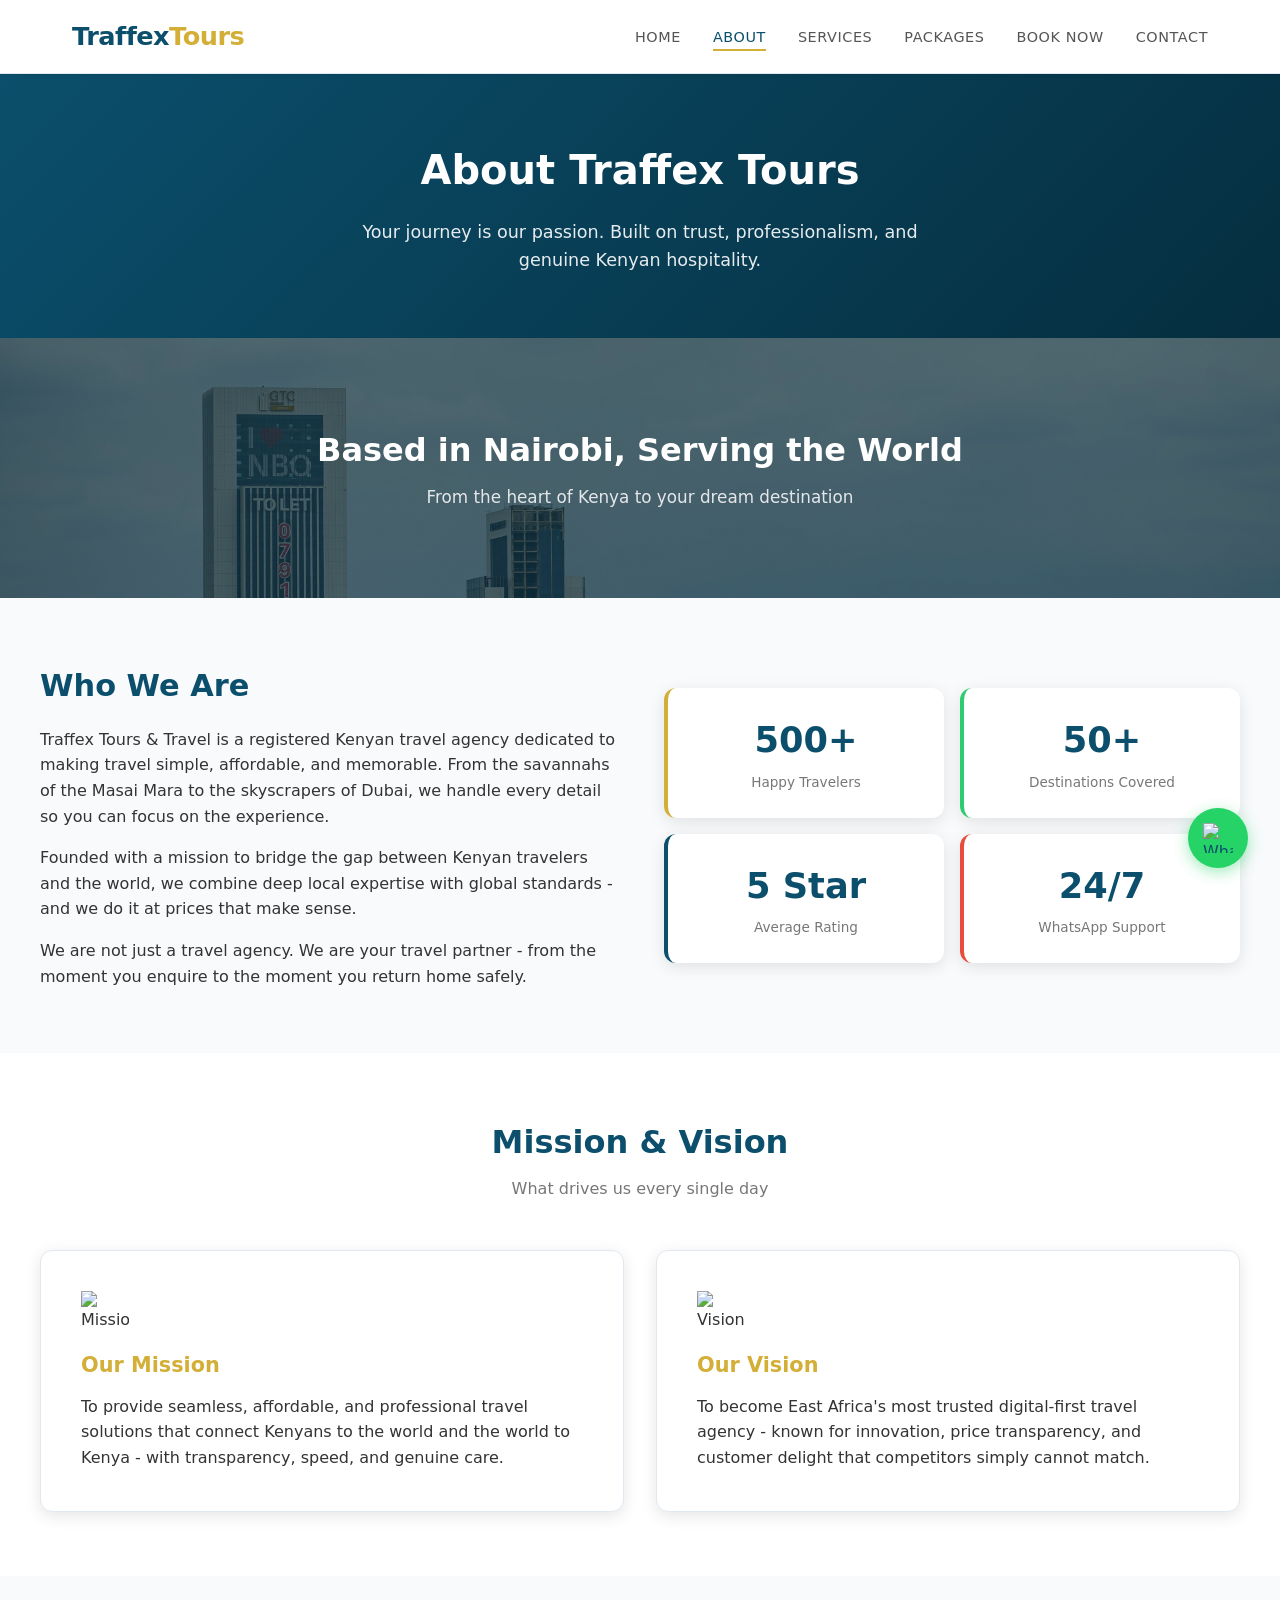
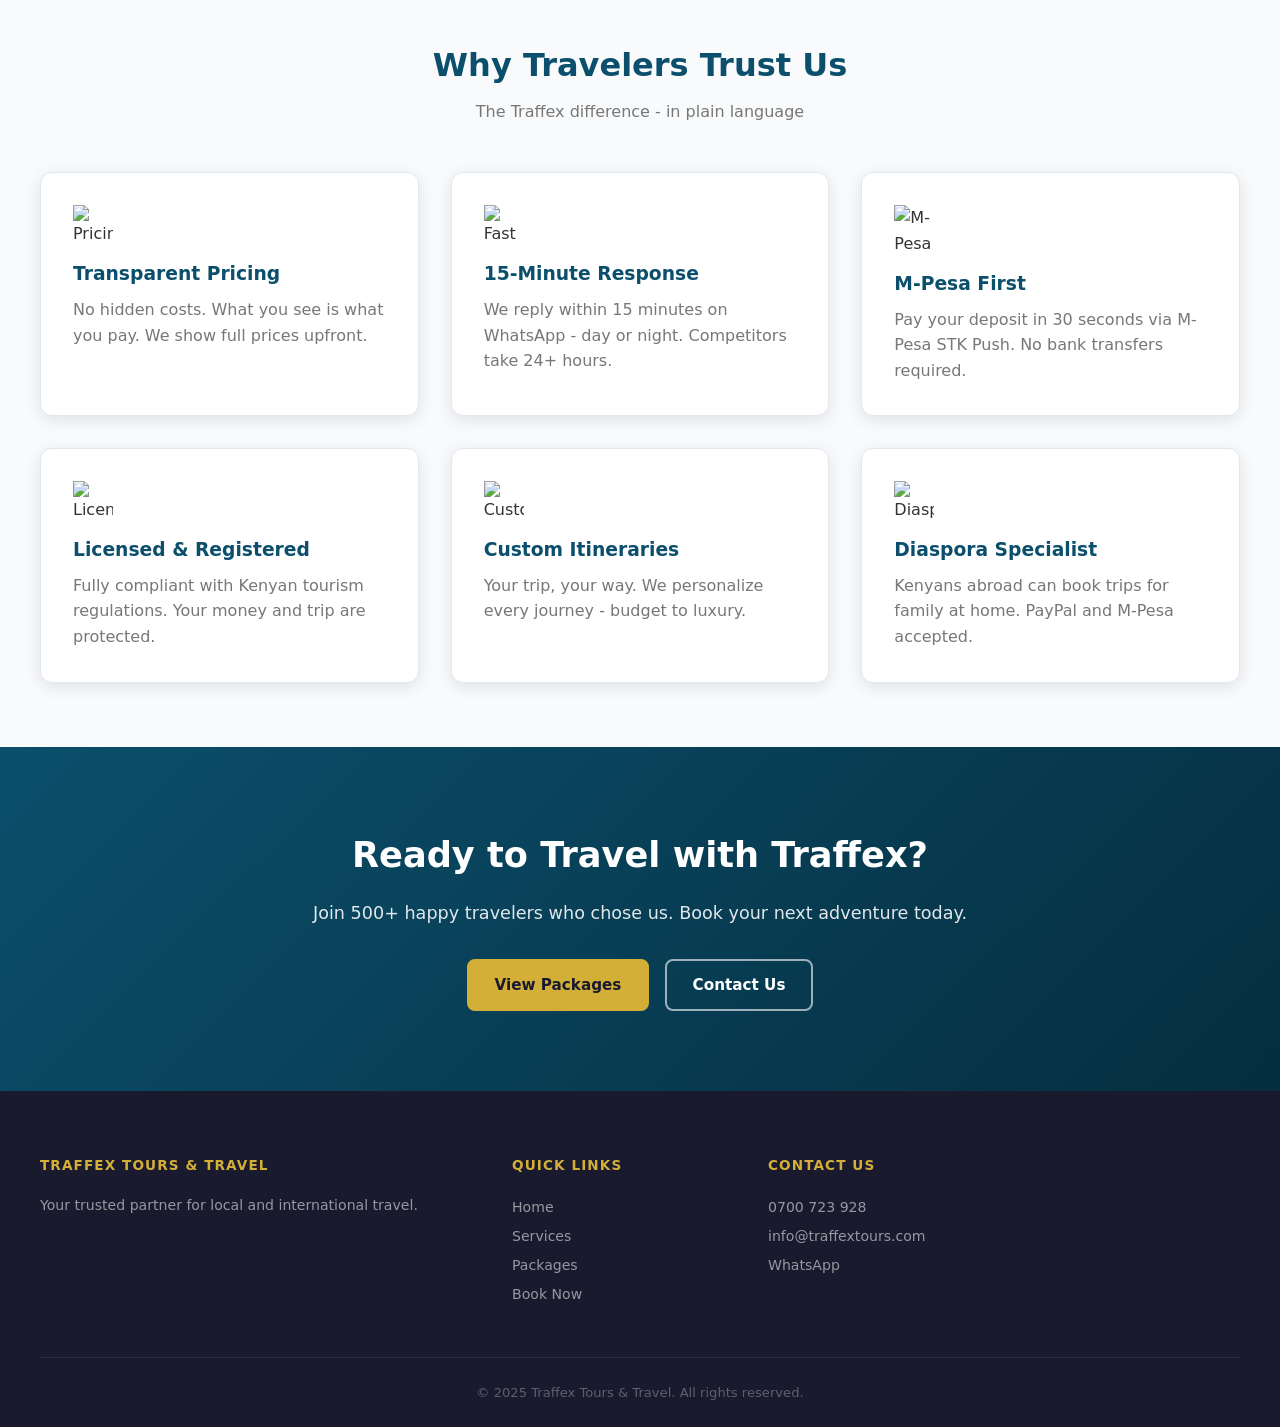
==== commit 1b72eaab: "fix: use local images and video, map each image to correct page" ====
--- a/about.html
+++ b/about.html
@@ -29,7 +29,7 @@
   </div>
 
   <!-- Image Banner -->
-  <div class="img-banner" style="background-image: url('https://images.pexels.com/photos/1591373/pexels-photo-1591373.jpeg?auto=compress&cs=tinysrgb&w=1600'); height:260px;">
+  <div class="img-banner" style="background-image: url('images/nairobi.jpg'); height:260px;">
     <div class="img-banner-overlay">
       <h2>Based in Nairobi, Serving the World</h2>
       <p>From the heart of Kenya to your dream destination</p>
